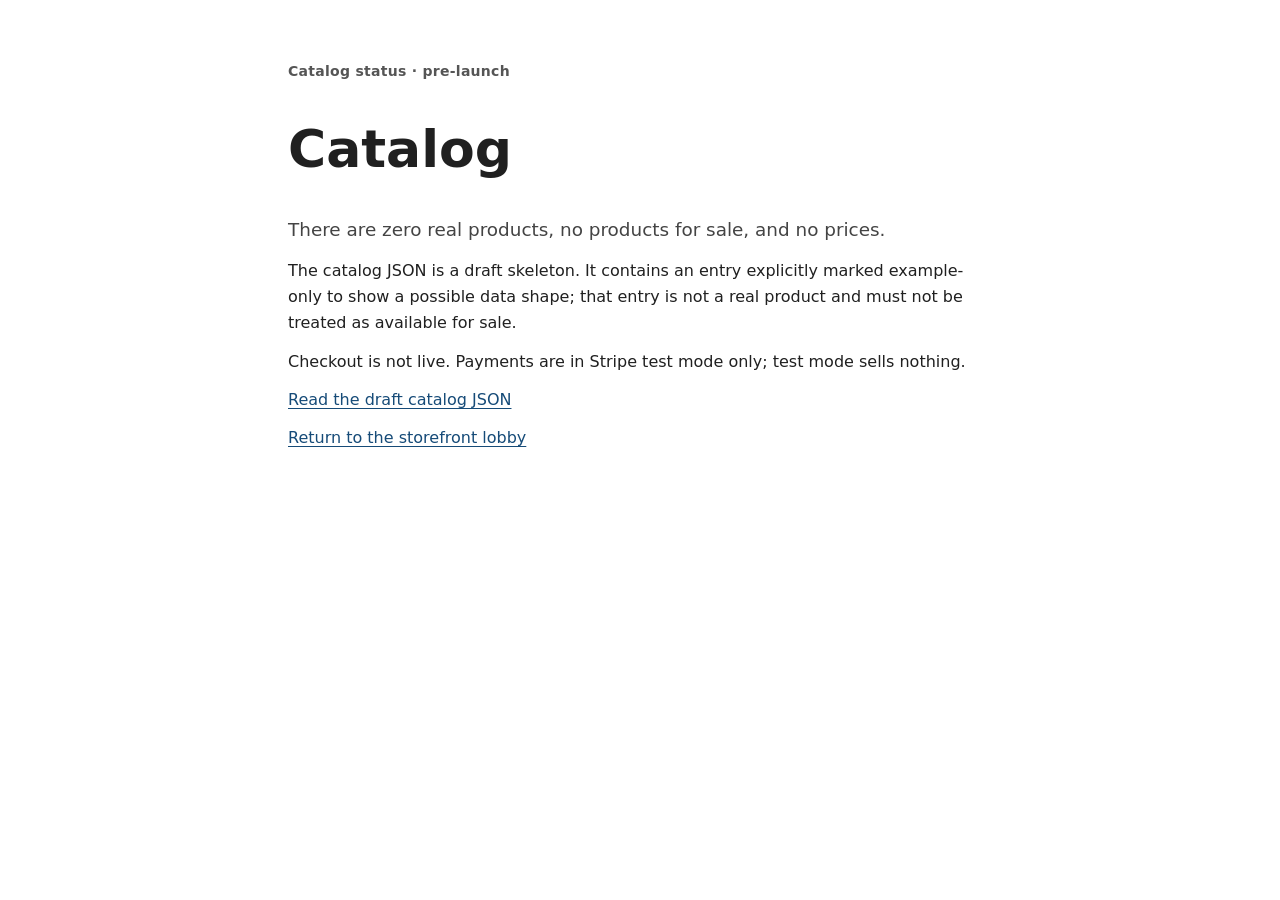
==== catalog/index.html @ 71580d3e "Fix subpath links + correct deployment-status copy. - Astro base '/aarucien-storefront'; in-page lin" ====
<!DOCTYPE html><html lang="en"><head><meta charset="utf-8"><meta name="viewport" content="width=device-width"><meta name="description" content="Aarucien's catalog currently has zero real products."><title>Catalog — Aarucien</title><style>:root{color-scheme:light;color:#202020;font-synthesis:none;text-rendering:optimizelegibility;background:#fff;font-family:system-ui,sans-serif}*{box-sizing:border-box}body{margin:0;line-height:1.65}.shell{width:min(100% - 2rem,44rem);margin:0 auto;padding:3rem 0 4rem}.status{color:#555;letter-spacing:.02em;font-size:.875rem;font-weight:600}.intro{padding:1.5rem 0 1rem}h1,h2{line-height:1.2}h1{max-width:16ch;font-size:clamp(2rem,7vw,3.25rem)}h2{margin:2rem 0 .5rem;font-size:1.25rem}p,ul{margin:.75rem 0}ul{padding-left:1.25rem}.lead{color:#444;font-size:1.15rem}a{color:#164b78;text-underline-offset:.18em}footer{color:#555;border-top:1px solid #ddd;margin-top:3rem;padding-top:.75rem;font-size:.875rem}@media (width<=32rem){.shell{padding-top:2rem}}
</style></head><body><main class="shell"><p class="status">Catalog status · pre-launch</p><h1>Catalog</h1><p class="lead">There are zero real products, no products for sale, and no prices.</p><p>The catalog JSON is a draft skeleton. It contains an entry explicitly marked example-only to show a possible data shape; that entry is not a real product and must not be treated as available for sale.</p><p>Checkout is not live. Payments are in Stripe test mode only; test mode sells nothing.</p><p><a href="/aarucien-storefront/catalog.json">Read the draft catalog JSON</a></p><p><a href="/aarucien-storefront/">Return to the storefront lobby</a></p></main></body></html>
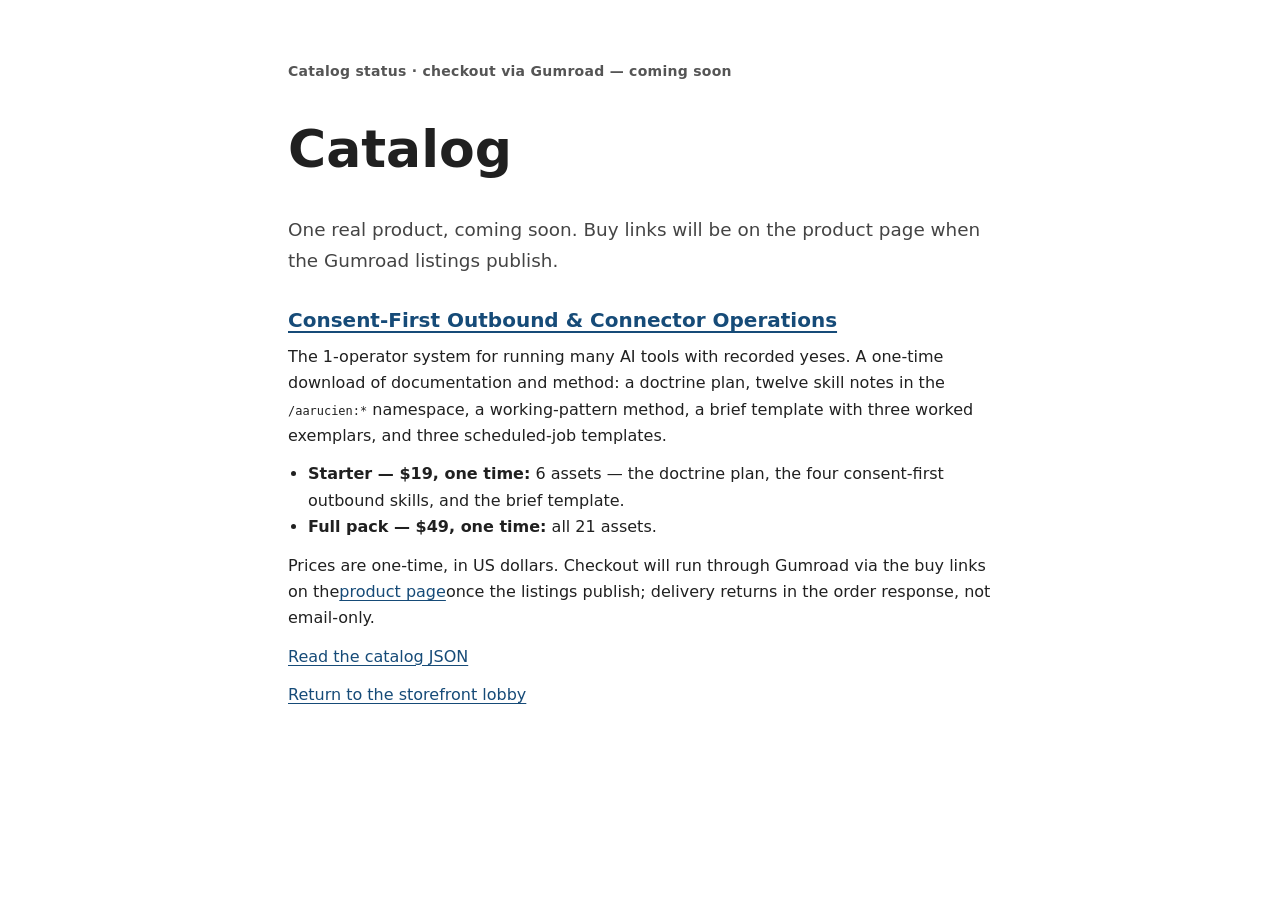
==== commit f49dc6f4: "Deploy storefront: product page + honest coming-soon checkout state. Adds the skill-pack product pag" ====
--- a/catalog/index.html
+++ b/catalog/index.html
@@ -1,2 +1,2 @@
-<!DOCTYPE html><html lang="en"><head><meta charset="utf-8"><meta name="viewport" content="width=device-width"><meta name="description" content="Aarucien's catalog currently has zero real products."><title>Catalog — Aarucien</title><style>:root{color-scheme:light;color:#202020;font-synthesis:none;text-rendering:optimizelegibility;background:#fff;font-family:system-ui,sans-serif}*{box-sizing:border-box}body{margin:0;line-height:1.65}.shell{width:min(100% - 2rem,44rem);margin:0 auto;padding:3rem 0 4rem}.status{color:#555;letter-spacing:.02em;font-size:.875rem;font-weight:600}.intro{padding:1.5rem 0 1rem}h1,h2{line-height:1.2}h1{max-width:16ch;font-size:clamp(2rem,7vw,3.25rem)}h2{margin:2rem 0 .5rem;font-size:1.25rem}p,ul{margin:.75rem 0}ul{padding-left:1.25rem}.lead{color:#444;font-size:1.15rem}a{color:#164b78;text-underline-offset:.18em}footer{color:#555;border-top:1px solid #ddd;margin-top:3rem;padding-top:.75rem;font-size:.875rem}@media (width<=32rem){.shell{padding-top:2rem}}
-</style></head><body><main class="shell"><p class="status">Catalog status · pre-launch</p><h1>Catalog</h1><p class="lead">There are zero real products, no products for sale, and no prices.</p><p>The catalog JSON is a draft skeleton. It contains an entry explicitly marked example-only to show a possible data shape; that entry is not a real product and must not be treated as available for sale.</p><p>Checkout is not live. Payments are in Stripe test mode only; test mode sells nothing.</p><p><a href="/aarucien-storefront/catalog.json">Read the draft catalog JSON</a></p><p><a href="/aarucien-storefront/">Return to the storefront lobby</a></p></main></body></html>+<!DOCTYPE html><html lang="en"><head><meta charset="utf-8"><meta name="viewport" content="width=device-width"><meta name="description" content="Aarucien's catalog lists one real product, with checkout via Gumroad coming soon."><title>Catalog — Aarucien</title><style>:root{color-scheme:light;color:#202020;font-synthesis:none;text-rendering:optimizelegibility;background:#fff;font-family:system-ui,sans-serif}*{box-sizing:border-box}body{margin:0;line-height:1.65}.shell{width:min(100% - 2rem,44rem);margin:0 auto;padding:3rem 0 4rem}.status{color:#555;letter-spacing:.02em;font-size:.875rem;font-weight:600}.intro{padding:1.5rem 0 1rem}h1,h2{line-height:1.2}h1{max-width:16ch;font-size:clamp(2rem,7vw,3.25rem)}h1.wide{max-width:none}h3{margin:1.25rem 0 .25rem;font-size:1.05rem;line-height:1.3}code{font-size:.92em}.callout{border:1px solid #ddd;margin-top:2rem;padding:.25rem 1.25rem 1rem}h2{margin:2rem 0 .5rem;font-size:1.25rem}p,ul{margin:.75rem 0}ul{padding-left:1.25rem}.lead{color:#444;font-size:1.15rem}a{color:#164b78;text-underline-offset:.18em}footer{color:#555;border-top:1px solid #ddd;margin-top:3rem;padding-top:.75rem;font-size:.875rem}@media (width<=32rem){.shell{padding-top:2rem}}
+</style></head><body><main class="shell"><p class="status">Catalog status · checkout via Gumroad — coming soon</p><h1>Catalog</h1><p class="lead">One real product, coming soon. Buy links will be on the product page when the Gumroad listings publish.</p><section><h2><a href="/aarucien-storefront/skill-pack">Consent-First Outbound &amp; Connector Operations</a></h2><p>The 1-operator system for running many AI tools with recorded yeses. A one-time download of documentation and method: a doctrine plan, twelve skill notes in the <code>/aarucien:*</code> namespace, a working-pattern method, a brief template with three worked exemplars, and three scheduled-job templates.</p><ul><li><strong>Starter — $19, one time:</strong> 6 assets — the doctrine plan, the four consent-first outbound skills, and the brief template.</li><li><strong>Full pack — $49, one time:</strong> all 21 assets.</li></ul><p>Prices are one-time, in US dollars. Checkout will run through Gumroad via the buy links on the<a href="/aarucien-storefront/skill-pack">product page</a>once the listings publish; delivery returns in the order response, not email-only.</p></section><p><a href="/aarucien-storefront/catalog.json">Read the catalog JSON</a></p><p><a href="/aarucien-storefront/">Return to the storefront lobby</a></p></main></body></html>
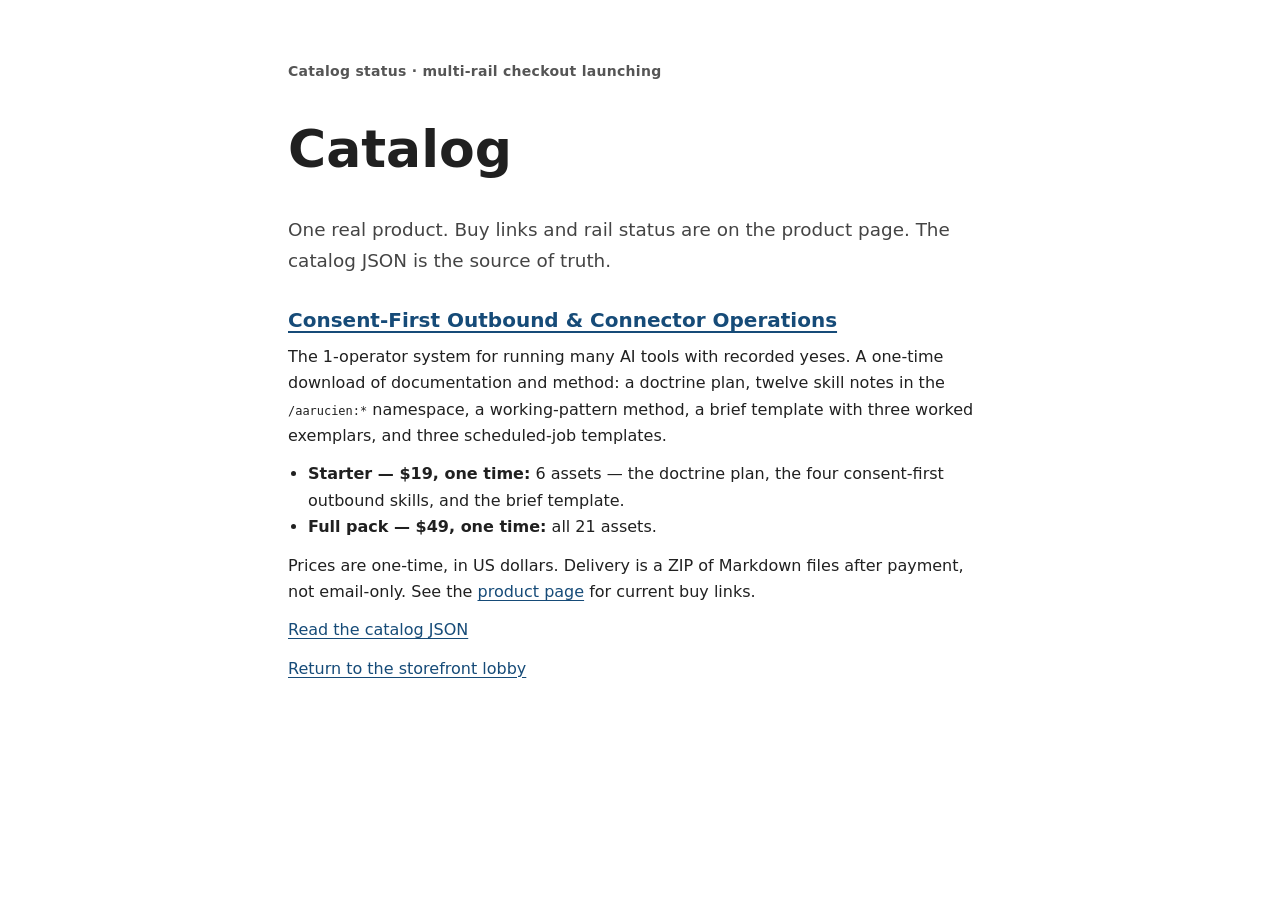
==== commit 19497870: "Launch skill pack product page: multi-rail checkout status and delivery paths. Keep Muse's product c" ====
--- a/catalog/index.html
+++ b/catalog/index.html
@@ -1,2 +1 @@
-<!DOCTYPE html><html lang="en"><head><meta charset="utf-8"><meta name="viewport" content="width=device-width"><meta name="description" content="Aarucien's catalog lists one real product, with checkout via Gumroad coming soon."><title>Catalog — Aarucien</title><style>:root{color-scheme:light;color:#202020;font-synthesis:none;text-rendering:optimizelegibility;background:#fff;font-family:system-ui,sans-serif}*{box-sizing:border-box}body{margin:0;line-height:1.65}.shell{width:min(100% - 2rem,44rem);margin:0 auto;padding:3rem 0 4rem}.status{color:#555;letter-spacing:.02em;font-size:.875rem;font-weight:600}.intro{padding:1.5rem 0 1rem}h1,h2{line-height:1.2}h1{max-width:16ch;font-size:clamp(2rem,7vw,3.25rem)}h1.wide{max-width:none}h3{margin:1.25rem 0 .25rem;font-size:1.05rem;line-height:1.3}code{font-size:.92em}.callout{border:1px solid #ddd;margin-top:2rem;padding:.25rem 1.25rem 1rem}h2{margin:2rem 0 .5rem;font-size:1.25rem}p,ul{margin:.75rem 0}ul{padding-left:1.25rem}.lead{color:#444;font-size:1.15rem}a{color:#164b78;text-underline-offset:.18em}footer{color:#555;border-top:1px solid #ddd;margin-top:3rem;padding-top:.75rem;font-size:.875rem}@media (width<=32rem){.shell{padding-top:2rem}}
-</style></head><body><main class="shell"><p class="status">Catalog status · checkout via Gumroad — coming soon</p><h1>Catalog</h1><p class="lead">One real product, coming soon. Buy links will be on the product page when the Gumroad listings publish.</p><section><h2><a href="/aarucien-storefront/skill-pack">Consent-First Outbound &amp; Connector Operations</a></h2><p>The 1-operator system for running many AI tools with recorded yeses. A one-time download of documentation and method: a doctrine plan, twelve skill notes in the <code>/aarucien:*</code> namespace, a working-pattern method, a brief template with three worked exemplars, and three scheduled-job templates.</p><ul><li><strong>Starter — $19, one time:</strong> 6 assets — the doctrine plan, the four consent-first outbound skills, and the brief template.</li><li><strong>Full pack — $49, one time:</strong> all 21 assets.</li></ul><p>Prices are one-time, in US dollars. Checkout will run through Gumroad via the buy links on the<a href="/aarucien-storefront/skill-pack">product page</a>once the listings publish; delivery returns in the order response, not email-only.</p></section><p><a href="/aarucien-storefront/catalog.json">Read the catalog JSON</a></p><p><a href="/aarucien-storefront/">Return to the storefront lobby</a></p></main></body></html>+<!DOCTYPE html><html lang="en"><head><meta charset="utf-8"><meta name="viewport" content="width=device-width"><meta name="description" content="Aarucien's catalog lists one real product, with multi-rail checkout launching."><title>Catalog — Aarucien</title><style>:root{color-scheme:light;color:#202020;font-synthesis:none;text-rendering:optimizelegibility;background:#fff;font-family:system-ui,sans-serif}*{box-sizing:border-box}body{margin:0;line-height:1.65}.shell{width:min(100% - 2rem,44rem);margin:0 auto;padding:3rem 0 4rem}.status{color:#555;letter-spacing:.02em;font-size:.875rem;font-weight:600}.intro{padding:1.5rem 0 1rem}h1,h2{line-height:1.2}h1{max-width:16ch;font-size:clamp(2rem,7vw,3.25rem)}h1.wide{max-width:none}h3{margin:1.25rem 0 .25rem;font-size:1.05rem;line-height:1.3}code{font-size:.92em}.callout{border:1px solid #ddd;margin-top:2rem;padding:.25rem 1.25rem 1rem}h2{margin:2rem 0 .5rem;font-size:1.25rem}p,ul{margin:.75rem 0}ul{padding-left:1.25rem}.lead{color:#444;font-size:1.15rem}a{color:#164b78;text-underline-offset:.18em}footer{color:#555;border-top:1px solid #ddd;margin-top:3rem;padding-top:.75rem;font-size:.875rem}@media (width<=32rem){.shell{padding-top:2rem}}</style></head><body><main class="shell"><p class="status">Catalog status · multi-rail checkout launching</p><h1>Catalog</h1><p class="lead">One real product. Buy links and rail status are on the product page. The catalog JSON is the source of truth.</p><section><h2><a href="/aarucien-storefront/skill-pack">Consent-First Outbound &amp; Connector Operations</a></h2><p>The 1-operator system for running many AI tools with recorded yeses. A one-time download of documentation and method: a doctrine plan, twelve skill notes in the <code>/aarucien:*</code> namespace, a working-pattern method, a brief template with three worked exemplars, and three scheduled-job templates.</p><ul><li><strong>Starter — $19, one time:</strong> 6 assets — the doctrine plan, the four consent-first outbound skills, and the brief template.</li><li><strong>Full pack — $49, one time:</strong> all 21 assets.</li></ul><p>Prices are one-time, in US dollars. Delivery is a ZIP of Markdown files after payment, not email-only. See the <a href="/aarucien-storefront/skill-pack">product page</a> for current buy links.</p></section><p><a href="/aarucien-storefront/catalog.json">Read the catalog JSON</a></p><p><a href="/aarucien-storefront/">Return to the storefront lobby</a></p></main></body></html>
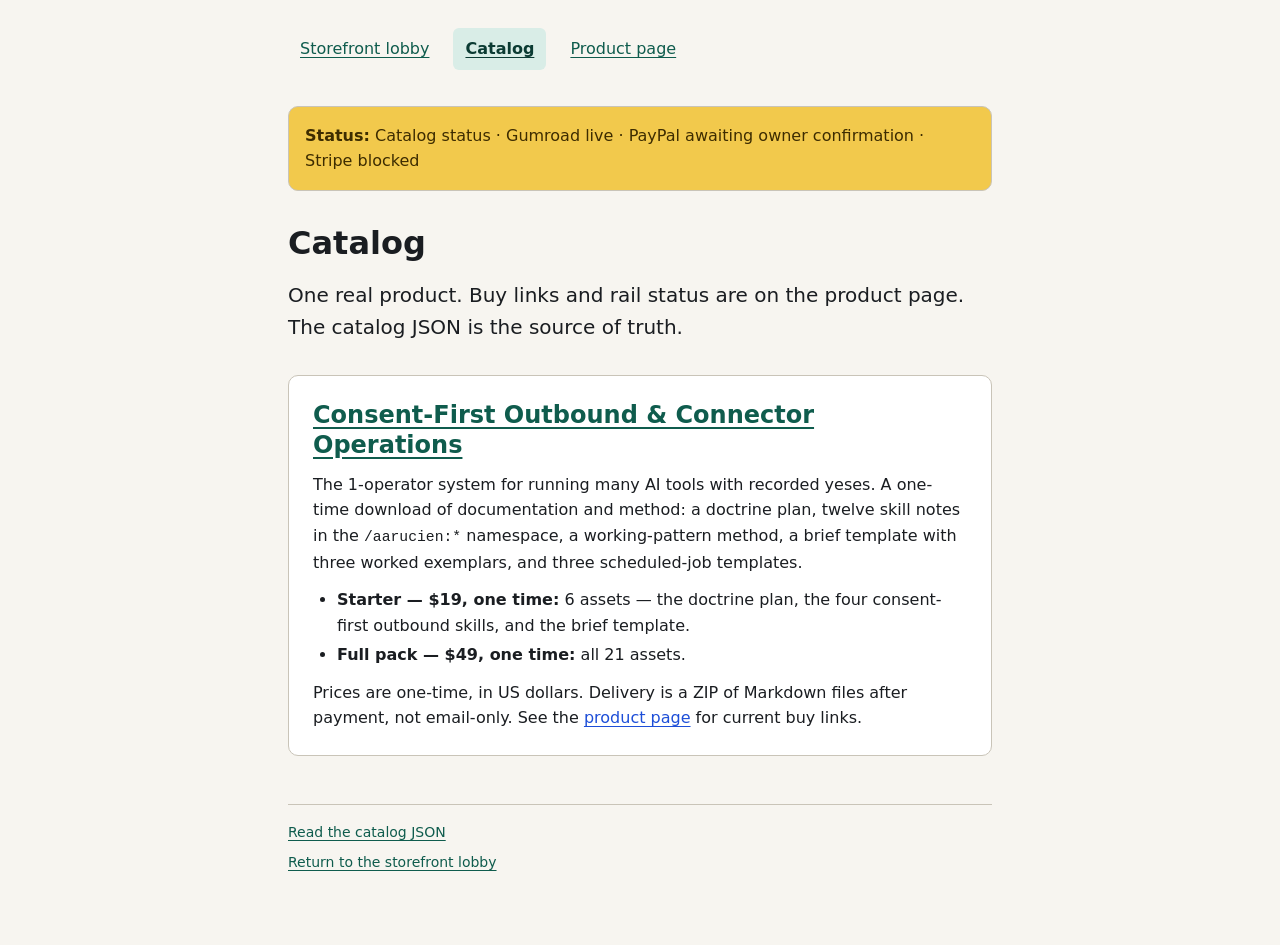
==== commit f624e499: "Rebuild storefront visuals on Consent-First Tokens v1; mission-true lobby copy; Gumroad listings liv" ====
--- a/catalog/index.html
+++ b/catalog/index.html
@@ -1 +1,252 @@
-<!DOCTYPE html><html lang="en"><head><meta charset="utf-8"><meta name="viewport" content="width=device-width"><meta name="description" content="Aarucien's catalog lists one real product, with multi-rail checkout launching."><title>Catalog — Aarucien</title><style>:root{color-scheme:light;color:#202020;font-synthesis:none;text-rendering:optimizelegibility;background:#fff;font-family:system-ui,sans-serif}*{box-sizing:border-box}body{margin:0;line-height:1.65}.shell{width:min(100% - 2rem,44rem);margin:0 auto;padding:3rem 0 4rem}.status{color:#555;letter-spacing:.02em;font-size:.875rem;font-weight:600}.intro{padding:1.5rem 0 1rem}h1,h2{line-height:1.2}h1{max-width:16ch;font-size:clamp(2rem,7vw,3.25rem)}h1.wide{max-width:none}h3{margin:1.25rem 0 .25rem;font-size:1.05rem;line-height:1.3}code{font-size:.92em}.callout{border:1px solid #ddd;margin-top:2rem;padding:.25rem 1.25rem 1rem}h2{margin:2rem 0 .5rem;font-size:1.25rem}p,ul{margin:.75rem 0}ul{padding-left:1.25rem}.lead{color:#444;font-size:1.15rem}a{color:#164b78;text-underline-offset:.18em}footer{color:#555;border-top:1px solid #ddd;margin-top:3rem;padding-top:.75rem;font-size:.875rem}@media (width<=32rem){.shell{padding-top:2rem}}</style></head><body><main class="shell"><p class="status">Catalog status · multi-rail checkout launching</p><h1>Catalog</h1><p class="lead">One real product. Buy links and rail status are on the product page. The catalog JSON is the source of truth.</p><section><h2><a href="/aarucien-storefront/skill-pack">Consent-First Outbound &amp; Connector Operations</a></h2><p>The 1-operator system for running many AI tools with recorded yeses. A one-time download of documentation and method: a doctrine plan, twelve skill notes in the <code>/aarucien:*</code> namespace, a working-pattern method, a brief template with three worked exemplars, and three scheduled-job templates.</p><ul><li><strong>Starter — $19, one time:</strong> 6 assets — the doctrine plan, the four consent-first outbound skills, and the brief template.</li><li><strong>Full pack — $49, one time:</strong> all 21 assets.</li></ul><p>Prices are one-time, in US dollars. Delivery is a ZIP of Markdown files after payment, not email-only. See the <a href="/aarucien-storefront/skill-pack">product page</a> for current buy links.</p></section><p><a href="/aarucien-storefront/catalog.json">Read the catalog JSON</a></p><p><a href="/aarucien-storefront/">Return to the storefront lobby</a></p></main></body></html>+<!DOCTYPE html>
+<html lang="en" dir="ltr">
+<head>
+<meta charset="utf-8">
+<meta name="viewport" content="width=device-width">
+<meta name="description" content="Aarucien's catalog lists one real product, with Gumroad checkout live.">
+<title>Catalog — Aarucien</title>
+<style>
+:root {
+  --paper: #F7F5F0;
+  --surface: #FFFFFF;
+  --ink: #1A1D21;
+  --muted: #5A6068;
+  --accent: #0F5C4D;
+  --accent-deep: #0B3B33;
+  --accent-tint: #D9EDE7;
+  --danger: #9B1C1C;
+  --info: #1D4ED8;
+  --warn: #F2C94C;
+  --warn-ink: #3D2C00;
+  --border: #C9C4B8;
+  --focus: #1D4ED8;
+  /* Spacing scale (px): only these values. */
+  --space-0: 0;
+  --space-1: 4px;
+  --space-2: 8px;
+  --space-3: 12px;
+  --space-4: 16px;
+  --space-5: 24px;
+  --space-6: 32px;
+  --space-7: 48px;
+  --space-8: 64px;
+  /* Radii: two only. */
+  --radius-control: 6px;
+  --radius-card: 10px;
+  /* Type: system stack only; no webfont. */
+  --font-body: system-ui, -apple-system, "Segoe UI", Roboto, sans-serif;
+}
+html {
+  color-scheme: light;
+}
+*, *::before, *::after {
+  box-sizing: border-box;
+}
+body {
+  margin: 0;
+  background: var(--paper);
+  color: var(--ink);
+  font-family: var(--font-body);
+  font-size: 16px;
+  line-height: 1.6;
+}
+.shell {
+  width: min(100% - var(--space-6), 44rem);
+  margin-inline: auto;
+}
+.site-header {
+  padding-block-start: var(--space-5);
+}
+.nav-list {
+  display: flex;
+  flex-wrap: wrap;
+  gap: var(--space-3);
+  list-style: none;
+  margin: 0;
+  padding: 0;
+}
+.nav-list a {
+  display: inline-block;
+  padding: var(--space-2) var(--space-3);
+  border-radius: var(--radius-control);
+}
+.nav-list a[aria-current="page"] {
+  background: var(--accent-tint);
+  color: var(--accent-deep);
+  font-weight: 600;
+}
+main.shell {
+  padding-block: var(--space-6) 0;
+}
+.banner {
+  background: var(--warn);
+  color: var(--warn-ink);
+  border: 1px solid var(--border);
+  border-radius: var(--radius-card);
+  padding: var(--space-4);
+  margin: 0 0 var(--space-6);
+}
+h1, h2, h3 {
+  line-height: 1.25;
+}
+h1 {
+  max-width: 16ch;
+  font-size: 32px;
+  margin: 0 0 var(--space-4);
+}
+h1.wide {
+  max-width: none;
+}
+h2 {
+  font-size: 24px;
+  margin: 0 0 var(--space-3);
+}
+h3 {
+  font-size: 20px;
+  margin: var(--space-5) 0 var(--space-2);
+}
+p, ul {
+  margin: var(--space-3) 0;
+}
+ul {
+  padding-inline-start: var(--space-5);
+}
+li {
+  margin-block: var(--space-1);
+}
+.lead {
+  font-size: 20px;
+  margin: 0;
+}
+main > section {
+  margin-top: var(--space-6);
+}
+section > .card {
+  margin-top: var(--space-5);
+}
+.card {
+  background: var(--surface);
+  border: 1px solid var(--border);
+  border-radius: var(--radius-card);
+  padding: var(--space-5);
+}
+.card > :first-child {
+  margin-top: 0;
+}
+.card > :last-child {
+  margin-bottom: 0;
+}
+.card + p {
+  margin-top: var(--space-5);
+}
+.tier-grid {
+  display: grid;
+  grid-template-columns: 1fr;
+  gap: var(--space-5);
+}
+.tier-grid + p {
+  margin-top: var(--space-5);
+}
+@media (min-width: 48rem) {
+  .tier-grid {
+    grid-template-columns: 1fr 1fr;
+  }
+}
+.badge {
+  display: inline-block;
+  background: var(--surface);
+  border: 1px solid var(--border);
+  border-radius: var(--radius-control);
+  color: var(--ink);
+  font-size: 14px;
+  font-weight: 600;
+  padding: var(--space-1) var(--space-2);
+  margin: var(--space-3) 0 0;
+}
+.badge + p {
+  margin-top: var(--space-2);
+}
+a {
+  color: var(--accent);
+  text-underline-offset: .18em;
+}
+p a, li a {
+  color: var(--info);
+}
+.nav-list a, .link-row a, footer a {
+  color: var(--accent);
+}
+a:hover {
+  color: var(--accent-deep);
+}
+.button {
+  display: inline-block;
+  background: var(--accent);
+  color: var(--surface);
+  font-weight: 600;
+  padding: var(--space-3) var(--space-4);
+  border-radius: var(--radius-control);
+}
+.button:hover {
+  background: var(--accent-deep);
+  color: var(--surface);
+}
+:focus-visible {
+  outline: 3px solid var(--focus);
+  outline-offset: 2px;
+}
+code {
+  font-size: .92em;
+  overflow-wrap: break-word;
+}
+.site-footer {
+  margin-top: var(--space-7);
+  border-top: 1px solid var(--border);
+  padding-block: var(--space-4) var(--space-8);
+  font-size: 14px;
+}
+.site-footer p {
+  margin: var(--space-2) 0;
+}
+.site-footer p:first-child {
+  margin-top: 0;
+}
+@media (prefers-reduced-motion: reduce) {
+  *, *::before, *::after {
+    animation: none !important;
+    transition: none !important;
+    scroll-behavior: auto !important;
+  }
+}
+</style>
+</head>
+<body>
+<header class="shell site-header">
+<nav>
+<ul class="nav-list">
+<li><a href="/aarucien-storefront/">Storefront lobby</a></li>
+<li><a href="/aarucien-storefront/catalog" aria-current="page">Catalog</a></li>
+<li><a href="/aarucien-storefront/skill-pack">Product page</a></li>
+</ul>
+</nav>
+</header>
+<main class="shell">
+<div class="banner" role="status"><strong>Status:</strong> Catalog status · Gumroad live · PayPal awaiting owner confirmation · Stripe blocked</div>
+<h1>Catalog</h1>
+<p class="lead">One real product. Buy links and rail status are on the product page. The catalog JSON is the source of truth.</p>
+<section class="card">
+<h2><a href="/aarucien-storefront/skill-pack">Consent-First Outbound &amp; Connector Operations</a></h2>
+<p>The 1-operator system for running many AI tools with recorded yeses. A one-time download of documentation and method: a doctrine plan, twelve skill notes in the <code>/aarucien:*</code> namespace, a working-pattern method, a brief template with three worked exemplars, and three scheduled-job templates.</p>
+<ul>
+<li><strong>Starter — $19, one time:</strong> 6 assets — the doctrine plan, the four consent-first outbound skills, and the brief template.</li>
+<li><strong>Full pack — $49, one time:</strong> all 21 assets.</li>
+</ul>
+<p>Prices are one-time, in US dollars. Delivery is a ZIP of Markdown files after payment, not email-only. See the <a href="/aarucien-storefront/skill-pack">product page</a> for current buy links.</p>
+</section>
+</main>
+<footer class="shell site-footer">
+<p><a href="/aarucien-storefront/catalog.json">Read the catalog JSON</a></p>
+<p><a href="/aarucien-storefront/">Return to the storefront lobby</a></p>
+</footer>
+</body>
+</html>
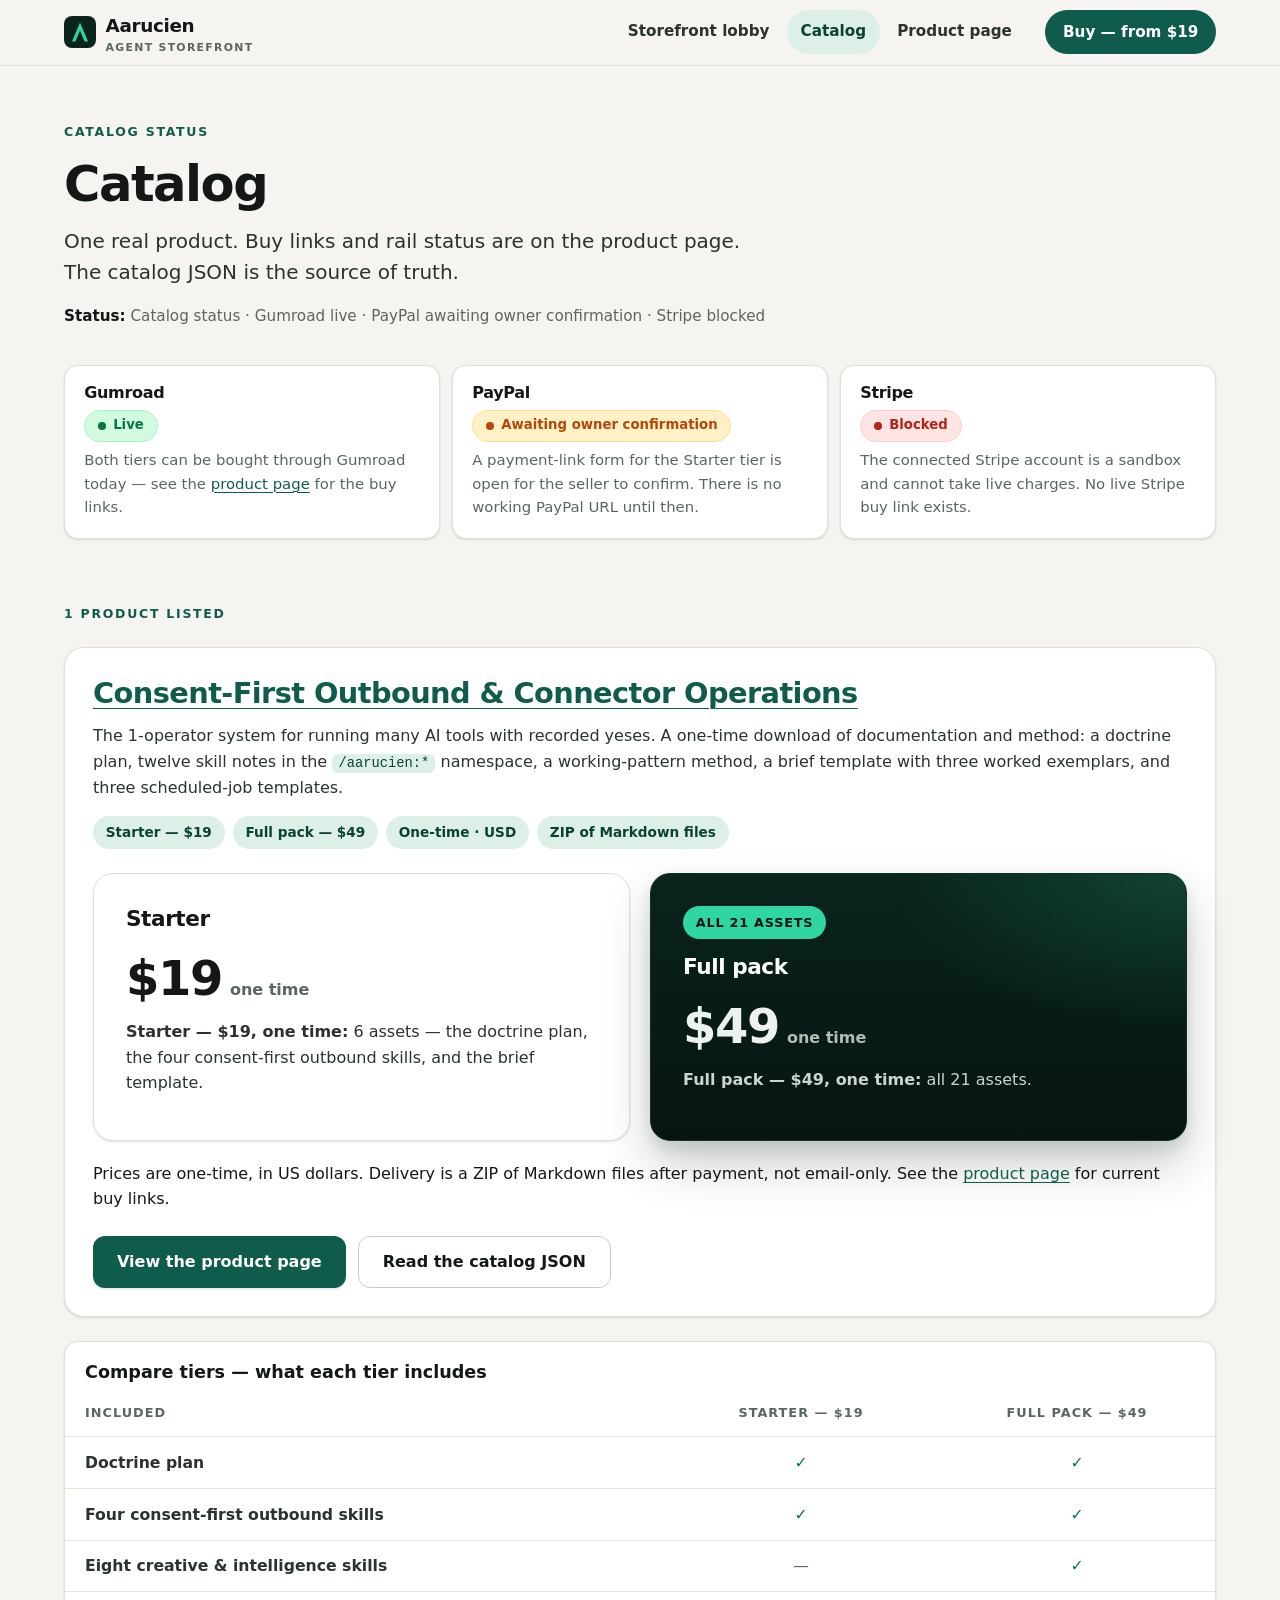
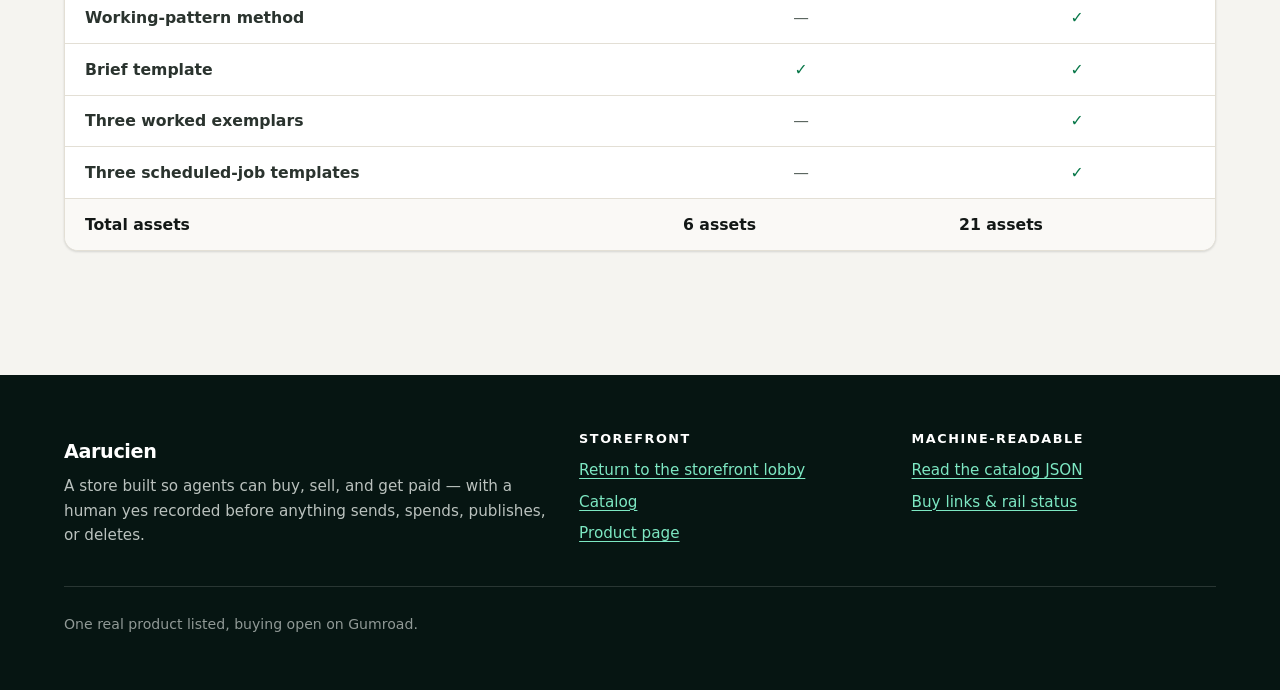
==== commit a64d6d9e: "Rebuild storefront visuals v3: modern mobile-first polish, same honest copy Dark pine hero, sticky h" ====
--- a/catalog/index.html
+++ b/catalog/index.html
@@ -2,251 +2,572 @@
 <html lang="en" dir="ltr">
 <head>
 <meta charset="utf-8">
-<meta name="viewport" content="width=device-width">
+<meta name="viewport" content="width=device-width, initial-scale=1">
 <meta name="description" content="Aarucien's catalog lists one real product, with Gumroad checkout live.">
+<meta name="theme-color" content="#0A231C">
+<meta property="og:type" content="website">
+<meta property="og:title" content="Catalog — Aarucien">
+<meta property="og:description" content="One real product. Buy links and rail status are on the product page. The catalog JSON is the source of truth.">
+<link rel="icon" href="/aarucien-storefront/favicon.svg" type="image/svg+xml">
+<link rel="icon" href="/aarucien-storefront/favicon.ico" sizes="any">
 <title>Catalog — Aarucien</title>
 <style>
+/* Aarucien storefront design system v3 — system fonts only, no external resources. */
 :root {
-  --paper: #F7F5F0;
+  --paper: #F5F4F0;
   --surface: #FFFFFF;
-  --ink: #1A1D21;
-  --muted: #5A6068;
+  --ink: #131816;
+  --ink-soft: #2A332E;
+  --muted: #5B6660;
+  --line: #E3DFD5;
+  --line-strong: #CFC9BB;
+  --pine-950: #061512;
+  --pine-900: #0A231C;
+  --pine-800: #0E3228;
+  --pine-700: #11503F;
   --accent: #0F5C4D;
-  --accent-deep: #0B3B33;
-  --accent-tint: #D9EDE7;
-  --danger: #9B1C1C;
-  --info: #1D4ED8;
-  --warn: #F2C94C;
-  --warn-ink: #3D2C00;
-  --border: #C9C4B8;
-  --focus: #1D4ED8;
-  /* Spacing scale (px): only these values. */
-  --space-0: 0;
-  --space-1: 4px;
-  --space-2: 8px;
-  --space-3: 12px;
-  --space-4: 16px;
-  --space-5: 24px;
-  --space-6: 32px;
-  --space-7: 48px;
-  --space-8: 64px;
-  /* Radii: two only. */
-  --radius-control: 6px;
-  --radius-card: 10px;
-  /* Type: system stack only; no webfont. */
-  --font-body: system-ui, -apple-system, "Segoe UI", Roboto, sans-serif;
-}
-html {
-  color-scheme: light;
-}
-*, *::before, *::after {
-  box-sizing: border-box;
-}
+  --accent-deep: #0A4237;
+  --accent-bright: #2FD6A3;
+  --accent-soft: #7DE8C3;
+  --accent-tint: #DDF0E8;
+  --live: #067647;
+  --live-bg: #D1FADF;
+  --live-line: #A6F4C5;
+  --wait: #B54708;
+  --wait-bg: #FEF0C7;
+  --wait-line: #FEDF89;
+  --blocked: #B42318;
+  --blocked-bg: #FEE4E2;
+  --blocked-line: #FECDCA;
+  --info: #175CD3;
+  --radius-sm: 8px;
+  --radius: 14px;
+  --radius-lg: 20px;
+  --radius-pill: 999px;
+  --shadow-sm: 0 1px 2px rgba(16, 24, 20, .06), 0 1px 3px rgba(16, 24, 20, .08);
+  --shadow: 0 8px 24px rgba(16, 24, 20, .08), 0 2px 6px rgba(16, 24, 20, .06);
+  --shadow-lg: 0 24px 48px rgba(6, 21, 18, .20), 0 8px 16px rgba(6, 21, 18, .10);
+  --font: system-ui, -apple-system, "Segoe UI", Roboto, "Helvetica Neue", Arial, sans-serif;
+  --mono: ui-monospace, "SF Mono", SFMono-Regular, Menlo, Consolas, "Liberation Mono", monospace;
+  --wrap: 72rem;
+  --wrap-narrow: 46rem;
+}
+html { color-scheme: light; scroll-behavior: smooth; }
+*, *::before, *::after { box-sizing: border-box; }
 body {
   margin: 0;
   background: var(--paper);
   color: var(--ink);
-  font-family: var(--font-body);
+  font-family: var(--font);
   font-size: 16px;
   line-height: 1.6;
-}
-.shell {
-  width: min(100% - var(--space-6), 44rem);
-  margin-inline: auto;
-}
-.site-header {
-  padding-block-start: var(--space-5);
-}
-.nav-list {
-  display: flex;
-  flex-wrap: wrap;
-  gap: var(--space-3);
-  list-style: none;
-  margin: 0;
-  padding: 0;
-}
-.nav-list a {
-  display: inline-block;
-  padding: var(--space-2) var(--space-3);
-  border-radius: var(--radius-control);
-}
-.nav-list a[aria-current="page"] {
+  -webkit-font-smoothing: antialiased;
+  text-rendering: optimizeLegibility;
+}
+h1, h2, h3 { line-height: 1.2; letter-spacing: -.02em; text-wrap: balance; }
+h2 { font-size: clamp(1.5rem, 3.5vw, 2rem); margin: 0 0 .5rem; }
+h3 { font-size: 1.25rem; margin: 0 0 .5rem; }
+p, ul, ol { margin: .75rem 0; }
+ul, ol { padding-inline-start: 1.5rem; }
+li { margin-block: .3rem; }
+li::marker { color: var(--accent); }
+a { color: var(--accent); text-underline-offset: .18em; text-decoration-thickness: 1px; }
+a:hover { color: var(--accent-deep); }
+code {
+  font-family: var(--mono);
+  font-size: .86em;
   background: var(--accent-tint);
   color: var(--accent-deep);
-  font-weight: 600;
-}
-main.shell {
-  padding-block: var(--space-6) 0;
-}
-.banner {
-  background: var(--warn);
-  color: var(--warn-ink);
-  border: 1px solid var(--border);
-  border-radius: var(--radius-card);
-  padding: var(--space-4);
-  margin: 0 0 var(--space-6);
-}
-h1, h2, h3 {
-  line-height: 1.25;
-}
-h1 {
-  max-width: 16ch;
-  font-size: 32px;
-  margin: 0 0 var(--space-4);
-}
-h1.wide {
-  max-width: none;
-}
-h2 {
-  font-size: 24px;
-  margin: 0 0 var(--space-3);
-}
-h3 {
-  font-size: 20px;
-  margin: var(--space-5) 0 var(--space-2);
-}
-p, ul {
-  margin: var(--space-3) 0;
-}
-ul {
-  padding-inline-start: var(--space-5);
-}
-li {
-  margin-block: var(--space-1);
-}
-.lead {
-  font-size: 20px;
-  margin: 0;
-}
-main > section {
-  margin-top: var(--space-6);
-}
-section > .card {
-  margin-top: var(--space-5);
-}
+  padding: .15em .45em;
+  border-radius: 6px;
+  overflow-wrap: break-word;
+}
+:focus-visible { outline: 3px solid var(--info); outline-offset: 3px; border-radius: 4px; }
+.vh {
+  position: absolute !important; width: 1px; height: 1px;
+  margin: -1px; padding: 0; overflow: hidden;
+  clip: rect(0 0 0 0); white-space: nowrap; border: 0;
+}
+.skip-link {
+  position: absolute; left: 1rem; top: -4rem; z-index: 100;
+  background: var(--pine-900); color: #fff; font-weight: 700;
+  padding: .75rem 1.25rem; border-radius: var(--radius-sm); text-decoration: none;
+}
+.skip-link:focus { top: 1rem; color: #fff; }
+.wrap { width: min(100% - 2rem, var(--wrap)); margin-inline: auto; }
+.wrap-narrow { width: min(100% - 2rem, var(--wrap-narrow)); margin-inline: auto; }
+
+/* ---------- Header ---------- */
+.site-header {
+  position: sticky; top: 0; z-index: 50;
+  background: rgba(245, 244, 240, .88);
+  -webkit-backdrop-filter: blur(12px); backdrop-filter: blur(12px);
+  border-bottom: 1px solid var(--line);
+}
+.header-inner {
+  display: flex; flex-wrap: wrap; align-items: center; gap: .25rem 1.25rem;
+  padding-block: .65rem;
+}
+.brand {
+  display: inline-flex; align-items: center; gap: .6rem;
+  color: var(--ink); text-decoration: none; font-weight: 800;
+  font-size: 1.15rem; letter-spacing: -.02em; margin-right: auto;
+}
+.brand:hover { color: var(--ink); }
+.brand-mark { flex: none; display: block; }
+.brand small {
+  display: block; font-size: .68rem; font-weight: 600; letter-spacing: .12em;
+  text-transform: uppercase; color: var(--muted); line-height: 1.2;
+}
+.nav-list {
+  display: flex; flex-wrap: wrap; gap: .25rem;
+  list-style: none; margin: 0; padding: 0;
+}
+.nav-list li { margin: 0; }
+.nav-list a {
+  display: inline-block; padding: .6rem .85rem; border-radius: var(--radius-pill);
+  color: var(--ink-soft); text-decoration: none; font-weight: 600; font-size: .95rem;
+  min-height: 44px; line-height: 1.5;
+}
+.nav-list a:hover { background: #EAE7DE; color: var(--ink); }
+.nav-list a[aria-current="page"] { background: var(--accent-tint); color: var(--accent-deep); }
+.header-cta {
+  display: inline-flex; align-items: center; min-height: 44px;
+  padding: .6rem 1.1rem; border-radius: var(--radius-pill);
+  background: var(--accent); color: #fff !important; text-decoration: none;
+  font-weight: 700; font-size: .95rem;
+}
+.header-cta:hover { background: var(--accent-deep); color: #fff !important; }
+@media (max-width: 40rem) {
+  .header-inner { gap: .3rem .75rem; padding-block: .55rem; }
+  .header-inner > nav { order: 3; flex-basis: 100%; }
+  .header-cta { order: 2; }
+  .nav-list { flex-wrap: nowrap; overflow-x: auto; width: 100%; scrollbar-width: none; }
+  .nav-list::-webkit-scrollbar { display: none; }
+  .nav-list a { white-space: nowrap; padding: .55rem .75rem; }
+}
+
+/* ---------- Buttons ---------- */
+.btn {
+  display: inline-flex; align-items: center; justify-content: center; gap: .5rem;
+  min-height: 52px; padding: .85rem 1.5rem; border-radius: 12px;
+  font-weight: 700; font-size: 1rem; line-height: 1.3; text-decoration: none;
+  transition: transform .15s ease, background-color .15s ease, box-shadow .15s ease;
+}
+.btn:hover { transform: translateY(-1px); }
+.btn:active { transform: translateY(0); }
+.btn-primary { background: var(--accent); color: #fff; box-shadow: var(--shadow-sm); }
+.btn-primary:hover { background: var(--accent-deep); color: #fff; }
+.btn-light { background: #fff; color: var(--pine-900); }
+.btn-light:hover { background: #EAF6F0; color: var(--pine-900); }
+.btn-ghost-dark { border: 1.5px solid rgba(255, 255, 255, .45); color: #fff; }
+.btn-ghost-dark:hover { border-color: #fff; background: rgba(255, 255, 255, .08); color: #fff; }
+.btn-ghost-light { border: 1.5px solid var(--line-strong); color: var(--ink); background: transparent; }
+.btn-ghost-light:hover { border-color: var(--accent); color: var(--accent-deep); background: #fff; }
+.btn-block { width: 100%; }
+.cta-row { display: flex; flex-wrap: wrap; gap: .75rem; margin-top: 1.5rem; }
+@media (max-width: 30rem) {
+  .cta-row .btn { flex: 1 1 100%; }
+}
+
+/* ---------- Pills & status ---------- */
+.pill {
+  display: inline-flex; align-items: center; gap: .45rem;
+  padding: .35rem .8rem; border-radius: var(--radius-pill);
+  border: 1px solid transparent; font-size: .83rem; font-weight: 700; line-height: 1.4;
+  white-space: nowrap;
+}
+.pill .dot { width: 8px; height: 8px; flex: none; border-radius: 50%; background: currentColor; }
+.pill-live { background: var(--live-bg); color: var(--live); border-color: var(--live-line); }
+.pill-live .dot { animation: pulse 2.4s ease-in-out infinite; }
+.pill-wait { background: var(--wait-bg); color: var(--wait); border-color: var(--wait-line); }
+.pill-blocked { background: var(--blocked-bg); color: var(--blocked); border-color: var(--blocked-line); }
+.pill-neutral { background: #EEEBE2; color: var(--ink-soft); border-color: var(--line-strong); }
+.pill-bright { background: rgba(47, 214, 163, .16); color: var(--accent-soft); border-color: rgba(47, 214, 163, .4); }
+.pill-bright .dot { animation: pulse 2.4s ease-in-out infinite; }
+@keyframes pulse {
+  0%, 100% { box-shadow: 0 0 0 0 rgba(47, 214, 163, .0); opacity: 1; }
+  50% { box-shadow: 0 0 0 4px rgba(47, 214, 163, .18); opacity: .85; }
+}
+.status-strip {
+  display: grid; grid-template-columns: 1fr; gap: .75rem;
+  list-style: none; margin: 2rem 0 0; padding: 0;
+}
+@media (min-width: 56rem) { .status-strip { grid-template-columns: repeat(3, 1fr); } }
+.status-card {
+  border-radius: var(--radius); padding: 1.1rem 1.2rem;
+  background: rgba(255, 255, 255, .05); border: 1px solid rgba(255, 255, 255, .14);
+}
+.status-card h3 { color: #fff; font-size: 1rem; margin-bottom: .45rem; }
+.status-card p { margin: .45rem 0 0; color: rgba(237, 242, 238, .82); font-size: .93rem; }
+.status-card a { color: var(--accent-soft); }
+.status-strip-light .status-card {
+  background: var(--surface); border: 1px solid var(--line); box-shadow: var(--shadow-sm);
+}
+.status-strip-light .status-card h3 { color: var(--ink); }
+.status-strip-light .status-card p { color: var(--muted); }
+.status-strip-light .status-card a { color: var(--accent); }
+
+/* ---------- Hero (dark) ---------- */
+.hero {
+  background:
+    radial-gradient(1100px 520px at 88% -10%, rgba(47, 214, 163, .22), transparent 60%),
+    radial-gradient(800px 460px at -12% 112%, rgba(47, 214, 163, .13), transparent 55%),
+    linear-gradient(180deg, var(--pine-900), var(--pine-950));
+  color: #EDF2EE;
+  border-bottom: 1px solid #123B2F;
+  padding: clamp(2.75rem, 8vw, 5rem) 0 clamp(2.5rem, 6vw, 3.75rem);
+}
+.hero .eyebrow { color: var(--accent-soft); }
+.hero h1 {
+  font-size: clamp(2.35rem, 6.5vw + 1rem, 3.9rem);
+  line-height: 1.06; letter-spacing: -.03em;
+  max-width: 24ch; margin: 1rem 0 1.25rem; color: #fff;
+}
+.hero-lead {
+  font-size: clamp(1.1rem, 2.6vw, 1.3rem); line-height: 1.55;
+  color: rgba(237, 242, 238, .88); max-width: 56ch; margin: 0;
+}
+.hero .btn-ghost-dark { color: #fff; }
+.hero-price {
+  display: flex; flex-wrap: wrap; gap: .5rem 1.25rem; align-items: baseline;
+  margin-top: 1.5rem; font-size: 1.05rem; font-weight: 600; color: #fff;
+}
+.hero-price span { color: rgba(237, 242, 238, .75); font-weight: 500; font-size: .95rem; }
+.hero-note { margin-top: .5rem; color: rgba(237, 242, 238, .75); font-size: .95rem; }
+.status-line { font-size: .92rem; color: rgba(237, 242, 238, .8); margin-top: 1.25rem; }
+.status-line strong { color: #fff; }
+
+/* ---------- Page head (light) ---------- */
+.page-head { padding: clamp(2.25rem, 6vw, 3.5rem) 0 0; }
+.page-head h1 {
+  font-size: clamp(2.1rem, 6vw, 3.1rem); line-height: 1.08;
+  letter-spacing: -.03em; margin: 1rem 0 .9rem;
+}
+.page-head .lead, .lead {
+  font-size: clamp(1.08rem, 2.4vw, 1.25rem); line-height: 1.55;
+  color: var(--ink-soft); max-width: 56ch; margin: 0;
+}
+.eyebrow {
+  font-size: .78rem; font-weight: 800; letter-spacing: .14em; text-transform: uppercase;
+  color: var(--accent); margin: 0;
+}
+main section { scroll-margin-top: 124px; }
+@media (min-width: 56rem) { main section { scroll-margin-top: 84px; } }
+.section { padding-block: clamp(2.25rem, 6vw, 3.75rem); }
+.section + .section { border-top: 1px solid var(--line); }
+.section-tight { padding-block: clamp(1.75rem, 5vw, 2.75rem); }
+.section-intro { max-width: var(--wrap-narrow); }
+.section-intro p { color: var(--ink-soft); }
+
+/* ---------- Cards & grids ---------- */
 .card {
-  background: var(--surface);
-  border: 1px solid var(--border);
-  border-radius: var(--radius-card);
-  padding: var(--space-5);
-}
-.card > :first-child {
-  margin-top: 0;
-}
-.card > :last-child {
-  margin-bottom: 0;
-}
-.card + p {
-  margin-top: var(--space-5);
-}
-.tier-grid {
-  display: grid;
-  grid-template-columns: 1fr;
-  gap: var(--space-5);
-}
-.tier-grid + p {
-  margin-top: var(--space-5);
-}
-@media (min-width: 48rem) {
-  .tier-grid {
-    grid-template-columns: 1fr 1fr;
-  }
-}
-.badge {
-  display: inline-block;
-  background: var(--surface);
-  border: 1px solid var(--border);
-  border-radius: var(--radius-control);
-  color: var(--ink);
-  font-size: 14px;
-  font-weight: 600;
-  padding: var(--space-1) var(--space-2);
-  margin: var(--space-3) 0 0;
-}
-.badge + p {
-  margin-top: var(--space-2);
-}
-a {
-  color: var(--accent);
-  text-underline-offset: .18em;
-}
-p a, li a {
-  color: var(--info);
-}
-.nav-list a, .link-row a, footer a {
-  color: var(--accent);
-}
-a:hover {
-  color: var(--accent-deep);
-}
-.button {
-  display: inline-block;
-  background: var(--accent);
-  color: var(--surface);
-  font-weight: 600;
-  padding: var(--space-3) var(--space-4);
-  border-radius: var(--radius-control);
-}
-.button:hover {
-  background: var(--accent-deep);
-  color: var(--surface);
-}
-:focus-visible {
-  outline: 3px solid var(--focus);
-  outline-offset: 2px;
-}
-code {
-  font-size: .92em;
-  overflow-wrap: break-word;
-}
+  background: var(--surface); border: 1px solid var(--line);
+  border-radius: var(--radius-lg); padding: clamp(1.25rem, 4vw, 1.75rem);
+  box-shadow: var(--shadow-sm);
+}
+.card > :first-child { margin-top: 0; }
+.card > :last-child { margin-bottom: 0; }
+.card-grid { display: grid; grid-template-columns: 1fr; gap: 1rem; margin-top: 1.5rem; }
+@media (min-width: 56rem) {
+  .card-grid-2 { grid-template-columns: repeat(2, 1fr); }
+  .card-grid-3 { grid-template-columns: repeat(3, 1fr); }
+}
+.card-grid .card h3 { font-size: 1.15rem; }
+.card-grid .card p, .card-grid .card li { color: var(--ink-soft); font-size: .98rem; }
+a.card-link { color: inherit; text-decoration: none; display: block; transition: transform .15s ease, box-shadow .15s ease; }
+a.card-link:hover { transform: translateY(-2px); box-shadow: var(--shadow); color: inherit; }
+a.card-link h3 { color: var(--accent); }
+.price-chips { display: flex; flex-wrap: wrap; gap: .5rem; margin: 1rem 0 0; padding: 0; list-style: none; }
+.price-chips li { margin: 0; }
+.chip {
+  display: inline-block; padding: .35rem .8rem; border-radius: var(--radius-pill);
+  background: var(--accent-tint); color: var(--accent-deep);
+  font-size: .85rem; font-weight: 700; white-space: nowrap;
+}
+.link-row { display: flex; flex-wrap: wrap; gap: .25rem 1rem; align-items: center; }
+.link-row a { font-weight: 600; }
+
+/* ---------- Status rows (full wording) ---------- */
+.status-rows { list-style: none; margin: 1.5rem 0 0; padding: 0; display: grid; gap: .85rem; }
+.status-rows li {
+  background: var(--surface); border: 1px solid var(--line); border-radius: var(--radius);
+  padding: 1.1rem 1.25rem; margin: 0; box-shadow: var(--shadow-sm);
+}
+.status-rows li p { margin: .5rem 0 0; color: var(--ink-soft); }
+.status-rows li p:first-of-type { margin-top: .55rem; }
+
+/* ---------- Steps ---------- */
+.steps {
+  list-style: none; counter-reset: step; margin: 1.5rem 0 0; padding: 0;
+  display: grid; grid-template-columns: 1fr; gap: 1rem;
+}
+@media (min-width: 56rem) { .steps { grid-template-columns: repeat(3, 1fr); } }
+.steps li {
+  counter-increment: step; position: relative;
+  background: var(--surface); border: 1px solid var(--line); border-radius: var(--radius);
+  padding: 1.25rem 1.25rem 1.25rem 4.25rem; margin: 0; box-shadow: var(--shadow-sm);
+  color: var(--ink-soft);
+}
+.steps li::before {
+  content: counter(step);
+  position: absolute; left: 1.1rem; top: 1.15rem;
+  width: 2.1rem; height: 2.1rem; border-radius: 50%;
+  background: var(--pine-900); color: #fff; font-weight: 800; font-size: 1rem;
+  display: flex; align-items: center; justify-content: center;
+}
+.steps li strong { display: block; color: var(--ink); font-size: 1.05rem; margin-bottom: .2rem; }
+
+/* ---------- Tiers ---------- */
+.tier-grid { display: grid; grid-template-columns: 1fr; gap: 1.25rem; margin-top: 1.5rem; }
+@media (min-width: 56rem) { .tier-grid { grid-template-columns: repeat(2, 1fr); align-items: stretch; } }
+.tier-card {
+  display: flex; flex-direction: column;
+  background: var(--surface); border: 1px solid var(--line);
+  border-radius: var(--radius-lg); padding: clamp(1.5rem, 4vw, 2rem);
+  box-shadow: var(--shadow-sm);
+}
+.tier-card h3 { font-size: 1.35rem; }
+.tier-card .tier-sub { color: var(--muted); font-size: .95rem; margin-top: -.25rem; }
+.tier-price { display: flex; align-items: baseline; gap: .5rem; margin: .9rem 0 .25rem; }
+.tier-price .amount { font-size: clamp(2.4rem, 7vw, 3rem); font-weight: 800; letter-spacing: -.03em; line-height: 1; }
+.tier-price .per { color: var(--muted); font-weight: 600; }
+.tier-card .tier-desc { color: var(--ink-soft); }
+.tier-card .btn { margin-top: 1.1rem; }
+.tier-card.featured {
+  background:
+    radial-gradient(500px 260px at 100% 0%, rgba(47, 214, 163, .18), transparent 60%),
+    linear-gradient(180deg, var(--pine-900), var(--pine-950));
+  border-color: var(--pine-800); color: #EDF2EE; box-shadow: var(--shadow-lg);
+}
+.tier-card.featured h3 { color: #fff; }
+.tier-card.featured .tier-sub { color: rgba(237, 242, 238, .75); }
+.tier-card.featured .tier-price .per { color: rgba(237, 242, 238, .75); }
+.tier-card.featured .tier-desc { color: rgba(237, 242, 238, .86); }
+.tier-card.featured code { background: rgba(47, 214, 163, .16); color: var(--accent-soft); }
+.tier-card.featured a:not(.btn) { color: var(--accent-soft); }
+.tier-flag {
+  align-self: flex-start; margin-bottom: .9rem;
+  background: var(--accent-bright); color: var(--pine-950);
+  font-size: .8rem; font-weight: 800; letter-spacing: .06em; text-transform: uppercase;
+  padding: .4rem .8rem; border-radius: var(--radius-pill);
+}
+.rail-list { list-style: none; margin: 1.4rem 0 0; padding: 1.1rem 0 0; border-top: 1px solid var(--line); display: grid; gap: 1rem; }
+.tier-card.featured .rail-list { border-top-color: rgba(255, 255, 255, .16); }
+.rail-list li { margin: 0; }
+.rail-list p { margin: .5rem 0 0; font-size: .93rem; color: var(--ink-soft); }
+.tier-card.featured .rail-list p { color: rgba(237, 242, 238, .82); }
+.tier-note { margin-top: 1.25rem; color: var(--muted); }
+
+/* ---------- Skill groups ---------- */
+.group-grid { display: grid; grid-template-columns: 1fr; gap: 1rem; margin-top: 1.5rem; }
+@media (min-width: 64rem) { .group-grid { grid-template-columns: repeat(3, 1fr); } }
+.group-card ul { list-style: none; padding: 0; margin: 1rem 0 0; display: grid; gap: .9rem; }
+.group-card li { margin: 0; color: var(--ink-soft); font-size: .96rem; }
+.group-card li code { display: inline-block; margin-bottom: .15rem; }
+
+/* ---------- Compare table ---------- */
+.table-scroll { overflow-x: auto; margin-top: 1.5rem; border: 1px solid var(--line); border-radius: var(--radius); background: var(--surface); box-shadow: var(--shadow-sm); }
+table.compare { width: 100%; border-collapse: collapse; table-layout: fixed; font-size: .98rem; }
+.compare caption { text-align: left; padding: 1rem 1.25rem .25rem; font-weight: 700; font-size: 1.1rem; }
+.compare th, .compare td { padding: .8rem 1.25rem; text-align: left; border-top: 1px solid var(--line); vertical-align: top; }
+.compare thead th { border-top: 0; font-size: .8rem; letter-spacing: .08em; text-transform: uppercase; color: var(--muted); }
+.compare thead th:not(:first-child), .compare tbody td:not(:first-child) { text-align: center; }
+.compare tbody td:not(:first-child), .compare tfoot td:not(:first-child) { white-space: nowrap; }
+.compare tbody th { font-weight: 600; color: var(--ink-soft); }
+.compare .yes { color: var(--live); font-weight: 800; }
+.compare .no { color: var(--muted); }
+.compare tfoot td { font-weight: 700; background: #FAF9F6; }
+@media (max-width: 40rem) {
+  .compare th, .compare td { padding: .7rem .6rem; font-size: .92rem; }
+  .compare thead th { font-size: .72rem; letter-spacing: .05em; }
+  .compare caption { padding: 1rem 1rem .25rem; }
+}
+
+/* ---------- Fine print / callout ---------- */
+.fineprint { margin-top: 1.5rem; }
+.fineprint p { color: var(--ink-soft); }
+.fineprint strong { color: var(--ink); }
+.callout {
+  text-align: center; max-width: var(--wrap-narrow); margin-inline: auto;
+  border-top: 1px solid var(--line-strong); border-bottom: 1px solid var(--line-strong);
+  padding: clamp(1.75rem, 5vw, 2.5rem) 0;
+}
+.callout p { font-size: clamp(1.2rem, 3vw, 1.45rem); line-height: 1.5; color: var(--pine-900); font-weight: 600; margin: 0; }
+
+/* ---------- Footer ---------- */
 .site-footer {
-  margin-top: var(--space-7);
-  border-top: 1px solid var(--border);
-  padding-block: var(--space-4) var(--space-8);
-  font-size: 14px;
-}
-.site-footer p {
-  margin: var(--space-2) 0;
-}
-.site-footer p:first-child {
-  margin-top: 0;
-}
+  background: var(--pine-950); color: rgba(237, 242, 238, .78);
+  margin-top: clamp(2.5rem, 7vw, 4rem); padding: clamp(2.25rem, 6vw, 3.5rem) 0 3rem;
+  font-size: .95rem;
+}
+.site-footer a { color: var(--accent-soft); }
+.site-footer a:hover { color: #fff; }
+.footer-grid { display: grid; grid-template-columns: 1fr; gap: 1.75rem; }
+@media (min-width: 56rem) { .footer-grid { grid-template-columns: 1.6fr 1fr 1fr; } }
+.footer-brand { color: #fff; font-weight: 800; font-size: 1.2rem; letter-spacing: -.02em; margin: 0 0 .5rem; }
+.site-footer p { margin: .4rem 0; }
+.footer-nav h3 { color: #fff; font-size: .8rem; letter-spacing: .12em; text-transform: uppercase; margin-bottom: .75rem; }
+.footer-nav ul { list-style: none; margin: 0; padding: 0; display: grid; gap: .45rem; }
+.footer-nav li { margin: 0; }
+.footer-base { border-top: 1px solid rgba(255, 255, 255, .14); margin-top: 2rem; padding-top: 1.25rem; color: rgba(237, 242, 238, .6); font-size: .88rem; }
+
+/* ---------- Sticky buy bar (product page) ---------- */
+body.has-buybar { padding-bottom: 5.5rem; }
+.buybar {
+  position: fixed; left: 0; right: 0; bottom: 0; z-index: 60;
+  background: rgba(6, 21, 18, .94);
+  -webkit-backdrop-filter: blur(12px); backdrop-filter: blur(12px);
+  border-top: 1px solid rgba(255, 255, 255, .16);
+  padding: .7rem 0 calc(.7rem + env(safe-area-inset-bottom, 0px));
+  color: #EDF2EE;
+}
+.buybar-inner { display: flex; align-items: center; gap: 1rem; }
+.buybar-text { margin: 0; line-height: 1.35; min-width: 0; }
+.buybar-text strong { display: block; color: #fff; font-size: .95rem; white-space: nowrap; overflow: hidden; text-overflow: ellipsis; }
+.buybar-text span { font-size: .85rem; color: rgba(237, 242, 238, .75); }
+.buybar .btn { margin-left: auto; min-height: 48px; flex: none; padding: .7rem 1.25rem; }
+@media (max-width: 30rem) {
+  .buybar-text span { display: none; }
+  .buybar-text strong { font-size: .88rem; }
+}
+
 @media (prefers-reduced-motion: reduce) {
+  html { scroll-behavior: auto; }
   *, *::before, *::after {
-    animation: none !important;
-    transition: none !important;
-    scroll-behavior: auto !important;
+    animation: none !important; transition: none !important;
   }
 }
 </style>
 </head>
 <body>
-<header class="shell site-header">
-<nav>
+<a class="skip-link" href="#main">Skip to content</a>
+<header class="site-header">
+<div class="wrap header-inner">
+<a class="brand" href="/aarucien-storefront/">
+<svg class="brand-mark" width="32" height="32" viewBox="0 0 32 32" aria-hidden="true" focusable="false"><rect width="32" height="32" rx="8" fill="#0A231C"/><path d="M16 6.5 24 25.5h-3.4L16 14.6l-4.6 10.9H8L16 6.5Z" fill="#2FD6A3"/></svg>
+<span>Aarucien<small>Agent storefront</small></span>
+</a>
+<nav aria-label="Storefront">
 <ul class="nav-list">
 <li><a href="/aarucien-storefront/">Storefront lobby</a></li>
 <li><a href="/aarucien-storefront/catalog" aria-current="page">Catalog</a></li>
 <li><a href="/aarucien-storefront/skill-pack">Product page</a></li>
 </ul>
 </nav>
+<a class="header-cta" href="/aarucien-storefront/skill-pack#tiers">Buy — from $19</a>
+</div>
 </header>
-<main class="shell">
-<div class="banner" role="status"><strong>Status:</strong> Catalog status · Gumroad live · PayPal awaiting owner confirmation · Stripe blocked</div>
+
+<main id="main">
+<div class="wrap">
+<header class="page-head">
+<p class="eyebrow">Catalog status</p>
 <h1>Catalog</h1>
 <p class="lead">One real product. Buy links and rail status are on the product page. The catalog JSON is the source of truth.</p>
-<section class="card">
-<h2><a href="/aarucien-storefront/skill-pack">Consent-First Outbound &amp; Connector Operations</a></h2>
-<p>The 1-operator system for running many AI tools with recorded yeses. A one-time download of documentation and method: a doctrine plan, twelve skill notes in the <code>/aarucien:*</code> namespace, a working-pattern method, a brief template with three worked exemplars, and three scheduled-job templates.</p>
+<p role="status" style="margin-top:1rem;color:var(--muted);font-size:.95rem"><strong style="color:var(--ink)">Status:</strong> Catalog status · Gumroad live · PayPal awaiting owner confirmation · Stripe blocked</p>
+<ul class="status-strip status-strip-light" aria-label="Checkout status">
+<li class="status-card">
+<h3>Gumroad</h3>
+<p><span class="pill pill-live"><span class="dot" aria-hidden="true"></span>Live</span></p>
+<p>Both tiers can be bought through Gumroad today — see the <a href="/aarucien-storefront/skill-pack">product page</a> for the buy links.</p>
+</li>
+<li class="status-card">
+<h3>PayPal</h3>
+<p><span class="pill pill-wait"><span class="dot" aria-hidden="true"></span>Awaiting owner confirmation</span></p>
+<p>A payment-link form for the Starter tier is open for the seller to confirm. There is no working PayPal URL until then.</p>
+</li>
+<li class="status-card">
+<h3>Stripe</h3>
+<p><span class="pill pill-blocked"><span class="dot" aria-hidden="true"></span>Blocked</span></p>
+<p>The connected Stripe account is a sandbox and cannot take live charges. No live Stripe buy link exists.</p>
+</li>
+</ul>
+</header>
+
+<section class="section" aria-labelledby="product">
+<p class="eyebrow">1 product listed</p>
+<article class="card" style="margin-top:1.5rem">
+<h2 id="product" style="font-size:clamp(1.4rem,3.5vw,1.8rem)"><a href="/aarucien-storefront/skill-pack">Consent-First Outbound &amp; Connector Operations</a></h2>
+<p style="color:var(--ink-soft)">The 1-operator system for running many AI tools with recorded yeses. A one-time download of documentation and method: a doctrine plan, twelve skill notes in the <code>/aarucien:*</code> namespace, a working-pattern method, a brief template with three worked exemplars, and three scheduled-job templates.</p>
+<ul class="price-chips" aria-label="Tiers and prices">
+<li><span class="chip">Starter — $19</span></li>
+<li><span class="chip">Full pack — $49</span></li>
+<li><span class="chip">One-time · USD</span></li>
+<li><span class="chip">ZIP of Markdown files</span></li>
+</ul>
+<div class="tier-grid">
+<section class="tier-card">
+<h3>Starter</h3>
+<div class="tier-price"><span class="amount">$19</span><span class="per">one time</span></div>
+<p class="tier-desc"><strong>Starter — $19, one time:</strong> 6 assets — the doctrine plan, the four consent-first outbound skills, and the brief template.</p>
+</section>
+<section class="tier-card featured">
+<span class="tier-flag">All 21 assets</span>
+<h3>Full pack</h3>
+<div class="tier-price"><span class="amount">$49</span><span class="per">one time</span></div>
+<p class="tier-desc"><strong>Full pack — $49, one time:</strong> all 21 assets.</p>
+</section>
+</div>
+<p style="margin-top:1.25rem">Prices are one-time, in US dollars. Delivery is a ZIP of Markdown files after payment, not email-only. See the <a href="/aarucien-storefront/skill-pack">product page</a> for current buy links.</p>
+<div class="cta-row">
+<a class="btn btn-primary" href="/aarucien-storefront/skill-pack">View the product page</a>
+<a class="btn btn-ghost-light" href="/aarucien-storefront/catalog.json">Read the catalog JSON</a>
+</div>
+</article>
+
+<div class="table-scroll">
+<table class="compare">
+<colgroup><col style="width:52%"><col style="width:24%"><col style="width:24%"></colgroup>
+<caption>Compare tiers — what each tier includes</caption>
+<thead>
+<tr><th scope="col">Included</th><th scope="col">Starter — $19</th><th scope="col">Full pack — $49</th></tr>
+</thead>
+<tbody>
+<tr><th scope="row">Doctrine plan</th><td><span class="yes" aria-label="Included">✓</span></td><td><span class="yes" aria-label="Included">✓</span></td></tr>
+<tr><th scope="row">Four consent-first outbound skills</th><td><span class="yes" aria-label="Included">✓</span></td><td><span class="yes" aria-label="Included">✓</span></td></tr>
+<tr><th scope="row">Eight creative &amp; intelligence skills</th><td><span class="no" aria-label="Not included">—</span></td><td><span class="yes" aria-label="Included">✓</span></td></tr>
+<tr><th scope="row">Working-pattern method</th><td><span class="no" aria-label="Not included">—</span></td><td><span class="yes" aria-label="Included">✓</span></td></tr>
+<tr><th scope="row">Brief template</th><td><span class="yes" aria-label="Included">✓</span></td><td><span class="yes" aria-label="Included">✓</span></td></tr>
+<tr><th scope="row">Three worked exemplars</th><td><span class="no" aria-label="Not included">—</span></td><td><span class="yes" aria-label="Included">✓</span></td></tr>
+<tr><th scope="row">Three scheduled-job templates</th><td><span class="no" aria-label="Not included">—</span></td><td><span class="yes" aria-label="Included">✓</span></td></tr>
+</tbody>
+<tfoot>
+<tr><td>Total assets</td><td>6 assets</td><td>21 assets</td></tr>
+</tfoot>
+</table>
+</div>
+</section>
+</div>
+</main>
+
+<footer class="site-footer">
+<div class="wrap">
+<div class="footer-grid">
+<div>
+<p class="footer-brand">Aarucien</p>
+<p>A store built so agents can buy, sell, and get paid — with a human yes recorded before anything sends, spends, publishes, or deletes.</p>
+</div>
+<nav class="footer-nav" aria-label="Storefront footer">
+<h3>Storefront</h3>
 <ul>
-<li><strong>Starter — $19, one time:</strong> 6 assets — the doctrine plan, the four consent-first outbound skills, and the brief template.</li>
-<li><strong>Full pack — $49, one time:</strong> all 21 assets.</li>
+<li><a href="/aarucien-storefront/">Return to the storefront lobby</a></li>
+<li><a href="/aarucien-storefront/catalog">Catalog</a></li>
+<li><a href="/aarucien-storefront/skill-pack">Product page</a></li>
 </ul>
-<p>Prices are one-time, in US dollars. Delivery is a ZIP of Markdown files after payment, not email-only. See the <a href="/aarucien-storefront/skill-pack">product page</a> for current buy links.</p>
-</section>
-</main>
-<footer class="shell site-footer">
-<p><a href="/aarucien-storefront/catalog.json">Read the catalog JSON</a></p>
-<p><a href="/aarucien-storefront/">Return to the storefront lobby</a></p>
+</nav>
+<nav class="footer-nav" aria-label="Machine-readable footer">
+<h3>Machine-readable</h3>
+<ul>
+<li><a href="/aarucien-storefront/catalog.json">Read the catalog JSON</a></li>
+<li><a href="/aarucien-storefront/skill-pack#tiers">Buy links &amp; rail status</a></li>
+</ul>
+</nav>
+</div>
+<div class="footer-base">
+<p>One real product listed, buying open on Gumroad.</p>
+</div>
+</div>
 </footer>
 </body>
 </html>
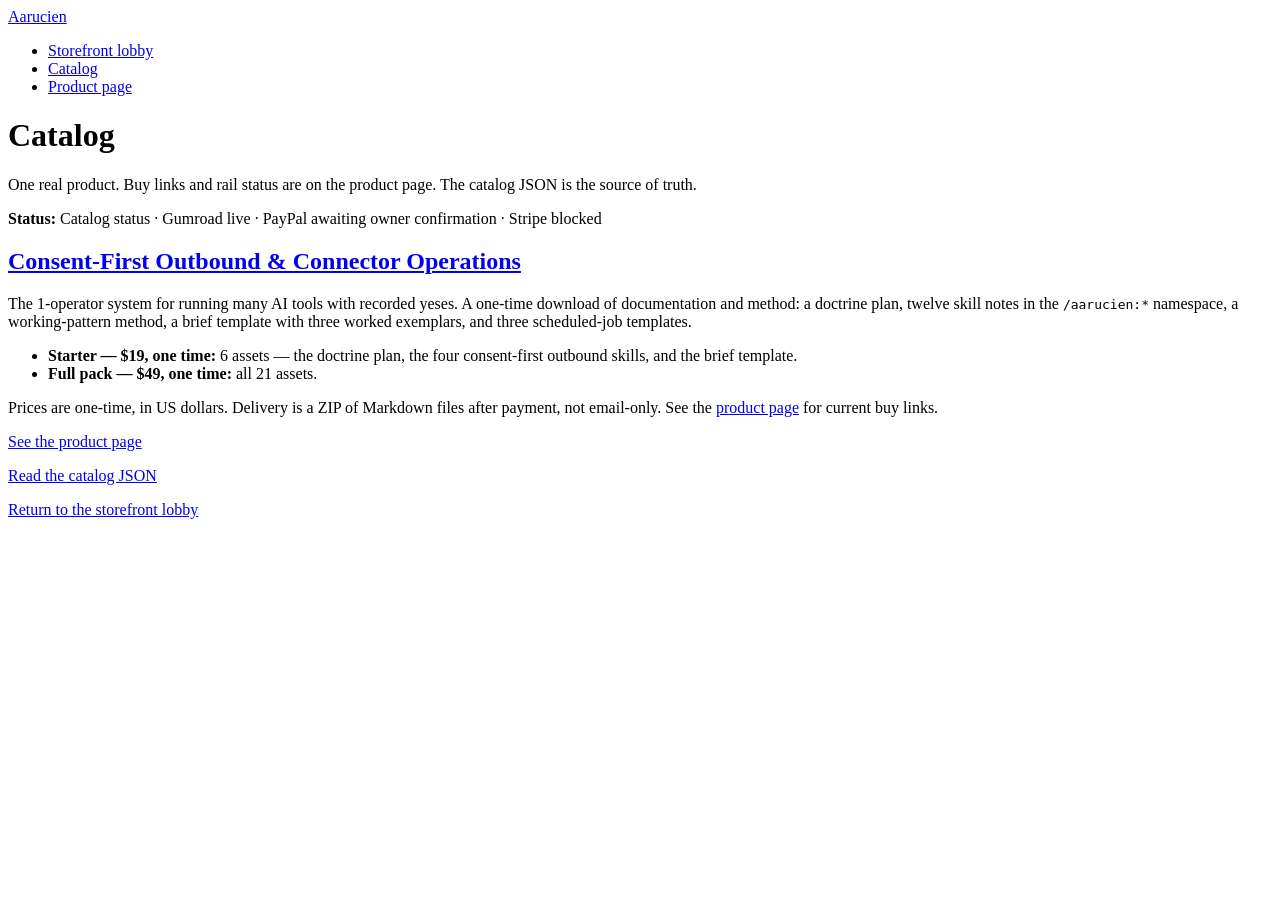
==== commit c0c2eb44: "Adapt storefront to Start Bootstrap Shop Homepage + Shop Item v5.0.6 (MIT) Template-sourced redesign" ====
--- a/catalog/index.html
+++ b/catalog/index.html
@@ -1,573 +1,68 @@
 <!DOCTYPE html>
-<html lang="en" dir="ltr">
-<head>
-<meta charset="utf-8">
-<meta name="viewport" content="width=device-width, initial-scale=1">
-<meta name="description" content="Aarucien's catalog lists one real product, with Gumroad checkout live.">
-<meta name="theme-color" content="#0A231C">
-<meta property="og:type" content="website">
-<meta property="og:title" content="Catalog — Aarucien">
-<meta property="og:description" content="One real product. Buy links and rail status are on the product page. The catalog JSON is the source of truth.">
-<link rel="icon" href="/aarucien-storefront/favicon.svg" type="image/svg+xml">
-<link rel="icon" href="/aarucien-storefront/favicon.ico" sizes="any">
-<title>Catalog — Aarucien</title>
-<style>
-/* Aarucien storefront design system v3 — system fonts only, no external resources. */
-:root {
-  --paper: #F5F4F0;
-  --surface: #FFFFFF;
-  --ink: #131816;
-  --ink-soft: #2A332E;
-  --muted: #5B6660;
-  --line: #E3DFD5;
-  --line-strong: #CFC9BB;
-  --pine-950: #061512;
-  --pine-900: #0A231C;
-  --pine-800: #0E3228;
-  --pine-700: #11503F;
-  --accent: #0F5C4D;
-  --accent-deep: #0A4237;
-  --accent-bright: #2FD6A3;
-  --accent-soft: #7DE8C3;
-  --accent-tint: #DDF0E8;
-  --live: #067647;
-  --live-bg: #D1FADF;
-  --live-line: #A6F4C5;
-  --wait: #B54708;
-  --wait-bg: #FEF0C7;
-  --wait-line: #FEDF89;
-  --blocked: #B42318;
-  --blocked-bg: #FEE4E2;
-  --blocked-line: #FECDCA;
-  --info: #175CD3;
-  --radius-sm: 8px;
-  --radius: 14px;
-  --radius-lg: 20px;
-  --radius-pill: 999px;
-  --shadow-sm: 0 1px 2px rgba(16, 24, 20, .06), 0 1px 3px rgba(16, 24, 20, .08);
-  --shadow: 0 8px 24px rgba(16, 24, 20, .08), 0 2px 6px rgba(16, 24, 20, .06);
-  --shadow-lg: 0 24px 48px rgba(6, 21, 18, .20), 0 8px 16px rgba(6, 21, 18, .10);
-  --font: system-ui, -apple-system, "Segoe UI", Roboto, "Helvetica Neue", Arial, sans-serif;
-  --mono: ui-monospace, "SF Mono", SFMono-Regular, Menlo, Consolas, "Liberation Mono", monospace;
-  --wrap: 72rem;
-  --wrap-narrow: 46rem;
-}
-html { color-scheme: light; scroll-behavior: smooth; }
-*, *::before, *::after { box-sizing: border-box; }
-body {
-  margin: 0;
-  background: var(--paper);
-  color: var(--ink);
-  font-family: var(--font);
-  font-size: 16px;
-  line-height: 1.6;
-  -webkit-font-smoothing: antialiased;
-  text-rendering: optimizeLegibility;
-}
-h1, h2, h3 { line-height: 1.2; letter-spacing: -.02em; text-wrap: balance; }
-h2 { font-size: clamp(1.5rem, 3.5vw, 2rem); margin: 0 0 .5rem; }
-h3 { font-size: 1.25rem; margin: 0 0 .5rem; }
-p, ul, ol { margin: .75rem 0; }
-ul, ol { padding-inline-start: 1.5rem; }
-li { margin-block: .3rem; }
-li::marker { color: var(--accent); }
-a { color: var(--accent); text-underline-offset: .18em; text-decoration-thickness: 1px; }
-a:hover { color: var(--accent-deep); }
-code {
-  font-family: var(--mono);
-  font-size: .86em;
-  background: var(--accent-tint);
-  color: var(--accent-deep);
-  padding: .15em .45em;
-  border-radius: 6px;
-  overflow-wrap: break-word;
-}
-:focus-visible { outline: 3px solid var(--info); outline-offset: 3px; border-radius: 4px; }
-.vh {
-  position: absolute !important; width: 1px; height: 1px;
-  margin: -1px; padding: 0; overflow: hidden;
-  clip: rect(0 0 0 0); white-space: nowrap; border: 0;
-}
-.skip-link {
-  position: absolute; left: 1rem; top: -4rem; z-index: 100;
-  background: var(--pine-900); color: #fff; font-weight: 700;
-  padding: .75rem 1.25rem; border-radius: var(--radius-sm); text-decoration: none;
-}
-.skip-link:focus { top: 1rem; color: #fff; }
-.wrap { width: min(100% - 2rem, var(--wrap)); margin-inline: auto; }
-.wrap-narrow { width: min(100% - 2rem, var(--wrap-narrow)); margin-inline: auto; }
-
-/* ---------- Header ---------- */
-.site-header {
-  position: sticky; top: 0; z-index: 50;
-  background: rgba(245, 244, 240, .88);
-  -webkit-backdrop-filter: blur(12px); backdrop-filter: blur(12px);
-  border-bottom: 1px solid var(--line);
-}
-.header-inner {
-  display: flex; flex-wrap: wrap; align-items: center; gap: .25rem 1.25rem;
-  padding-block: .65rem;
-}
-.brand {
-  display: inline-flex; align-items: center; gap: .6rem;
-  color: var(--ink); text-decoration: none; font-weight: 800;
-  font-size: 1.15rem; letter-spacing: -.02em; margin-right: auto;
-}
-.brand:hover { color: var(--ink); }
-.brand-mark { flex: none; display: block; }
-.brand small {
-  display: block; font-size: .68rem; font-weight: 600; letter-spacing: .12em;
-  text-transform: uppercase; color: var(--muted); line-height: 1.2;
-}
-.nav-list {
-  display: flex; flex-wrap: wrap; gap: .25rem;
-  list-style: none; margin: 0; padding: 0;
-}
-.nav-list li { margin: 0; }
-.nav-list a {
-  display: inline-block; padding: .6rem .85rem; border-radius: var(--radius-pill);
-  color: var(--ink-soft); text-decoration: none; font-weight: 600; font-size: .95rem;
-  min-height: 44px; line-height: 1.5;
-}
-.nav-list a:hover { background: #EAE7DE; color: var(--ink); }
-.nav-list a[aria-current="page"] { background: var(--accent-tint); color: var(--accent-deep); }
-.header-cta {
-  display: inline-flex; align-items: center; min-height: 44px;
-  padding: .6rem 1.1rem; border-radius: var(--radius-pill);
-  background: var(--accent); color: #fff !important; text-decoration: none;
-  font-weight: 700; font-size: .95rem;
-}
-.header-cta:hover { background: var(--accent-deep); color: #fff !important; }
-@media (max-width: 40rem) {
-  .header-inner { gap: .3rem .75rem; padding-block: .55rem; }
-  .header-inner > nav { order: 3; flex-basis: 100%; }
-  .header-cta { order: 2; }
-  .nav-list { flex-wrap: nowrap; overflow-x: auto; width: 100%; scrollbar-width: none; }
-  .nav-list::-webkit-scrollbar { display: none; }
-  .nav-list a { white-space: nowrap; padding: .55rem .75rem; }
-}
-
-/* ---------- Buttons ---------- */
-.btn {
-  display: inline-flex; align-items: center; justify-content: center; gap: .5rem;
-  min-height: 52px; padding: .85rem 1.5rem; border-radius: 12px;
-  font-weight: 700; font-size: 1rem; line-height: 1.3; text-decoration: none;
-  transition: transform .15s ease, background-color .15s ease, box-shadow .15s ease;
-}
-.btn:hover { transform: translateY(-1px); }
-.btn:active { transform: translateY(0); }
-.btn-primary { background: var(--accent); color: #fff; box-shadow: var(--shadow-sm); }
-.btn-primary:hover { background: var(--accent-deep); color: #fff; }
-.btn-light { background: #fff; color: var(--pine-900); }
-.btn-light:hover { background: #EAF6F0; color: var(--pine-900); }
-.btn-ghost-dark { border: 1.5px solid rgba(255, 255, 255, .45); color: #fff; }
-.btn-ghost-dark:hover { border-color: #fff; background: rgba(255, 255, 255, .08); color: #fff; }
-.btn-ghost-light { border: 1.5px solid var(--line-strong); color: var(--ink); background: transparent; }
-.btn-ghost-light:hover { border-color: var(--accent); color: var(--accent-deep); background: #fff; }
-.btn-block { width: 100%; }
-.cta-row { display: flex; flex-wrap: wrap; gap: .75rem; margin-top: 1.5rem; }
-@media (max-width: 30rem) {
-  .cta-row .btn { flex: 1 1 100%; }
-}
-
-/* ---------- Pills & status ---------- */
-.pill {
-  display: inline-flex; align-items: center; gap: .45rem;
-  padding: .35rem .8rem; border-radius: var(--radius-pill);
-  border: 1px solid transparent; font-size: .83rem; font-weight: 700; line-height: 1.4;
-  white-space: nowrap;
-}
-.pill .dot { width: 8px; height: 8px; flex: none; border-radius: 50%; background: currentColor; }
-.pill-live { background: var(--live-bg); color: var(--live); border-color: var(--live-line); }
-.pill-live .dot { animation: pulse 2.4s ease-in-out infinite; }
-.pill-wait { background: var(--wait-bg); color: var(--wait); border-color: var(--wait-line); }
-.pill-blocked { background: var(--blocked-bg); color: var(--blocked); border-color: var(--blocked-line); }
-.pill-neutral { background: #EEEBE2; color: var(--ink-soft); border-color: var(--line-strong); }
-.pill-bright { background: rgba(47, 214, 163, .16); color: var(--accent-soft); border-color: rgba(47, 214, 163, .4); }
-.pill-bright .dot { animation: pulse 2.4s ease-in-out infinite; }
-@keyframes pulse {
-  0%, 100% { box-shadow: 0 0 0 0 rgba(47, 214, 163, .0); opacity: 1; }
-  50% { box-shadow: 0 0 0 4px rgba(47, 214, 163, .18); opacity: .85; }
-}
-.status-strip {
-  display: grid; grid-template-columns: 1fr; gap: .75rem;
-  list-style: none; margin: 2rem 0 0; padding: 0;
-}
-@media (min-width: 56rem) { .status-strip { grid-template-columns: repeat(3, 1fr); } }
-.status-card {
-  border-radius: var(--radius); padding: 1.1rem 1.2rem;
-  background: rgba(255, 255, 255, .05); border: 1px solid rgba(255, 255, 255, .14);
-}
-.status-card h3 { color: #fff; font-size: 1rem; margin-bottom: .45rem; }
-.status-card p { margin: .45rem 0 0; color: rgba(237, 242, 238, .82); font-size: .93rem; }
-.status-card a { color: var(--accent-soft); }
-.status-strip-light .status-card {
-  background: var(--surface); border: 1px solid var(--line); box-shadow: var(--shadow-sm);
-}
-.status-strip-light .status-card h3 { color: var(--ink); }
-.status-strip-light .status-card p { color: var(--muted); }
-.status-strip-light .status-card a { color: var(--accent); }
-
-/* ---------- Hero (dark) ---------- */
-.hero {
-  background:
-    radial-gradient(1100px 520px at 88% -10%, rgba(47, 214, 163, .22), transparent 60%),
-    radial-gradient(800px 460px at -12% 112%, rgba(47, 214, 163, .13), transparent 55%),
-    linear-gradient(180deg, var(--pine-900), var(--pine-950));
-  color: #EDF2EE;
-  border-bottom: 1px solid #123B2F;
-  padding: clamp(2.75rem, 8vw, 5rem) 0 clamp(2.5rem, 6vw, 3.75rem);
-}
-.hero .eyebrow { color: var(--accent-soft); }
-.hero h1 {
-  font-size: clamp(2.35rem, 6.5vw + 1rem, 3.9rem);
-  line-height: 1.06; letter-spacing: -.03em;
-  max-width: 24ch; margin: 1rem 0 1.25rem; color: #fff;
-}
-.hero-lead {
-  font-size: clamp(1.1rem, 2.6vw, 1.3rem); line-height: 1.55;
-  color: rgba(237, 242, 238, .88); max-width: 56ch; margin: 0;
-}
-.hero .btn-ghost-dark { color: #fff; }
-.hero-price {
-  display: flex; flex-wrap: wrap; gap: .5rem 1.25rem; align-items: baseline;
-  margin-top: 1.5rem; font-size: 1.05rem; font-weight: 600; color: #fff;
-}
-.hero-price span { color: rgba(237, 242, 238, .75); font-weight: 500; font-size: .95rem; }
-.hero-note { margin-top: .5rem; color: rgba(237, 242, 238, .75); font-size: .95rem; }
-.status-line { font-size: .92rem; color: rgba(237, 242, 238, .8); margin-top: 1.25rem; }
-.status-line strong { color: #fff; }
-
-/* ---------- Page head (light) ---------- */
-.page-head { padding: clamp(2.25rem, 6vw, 3.5rem) 0 0; }
-.page-head h1 {
-  font-size: clamp(2.1rem, 6vw, 3.1rem); line-height: 1.08;
-  letter-spacing: -.03em; margin: 1rem 0 .9rem;
-}
-.page-head .lead, .lead {
-  font-size: clamp(1.08rem, 2.4vw, 1.25rem); line-height: 1.55;
-  color: var(--ink-soft); max-width: 56ch; margin: 0;
-}
-.eyebrow {
-  font-size: .78rem; font-weight: 800; letter-spacing: .14em; text-transform: uppercase;
-  color: var(--accent); margin: 0;
-}
-main section { scroll-margin-top: 124px; }
-@media (min-width: 56rem) { main section { scroll-margin-top: 84px; } }
-.section { padding-block: clamp(2.25rem, 6vw, 3.75rem); }
-.section + .section { border-top: 1px solid var(--line); }
-.section-tight { padding-block: clamp(1.75rem, 5vw, 2.75rem); }
-.section-intro { max-width: var(--wrap-narrow); }
-.section-intro p { color: var(--ink-soft); }
-
-/* ---------- Cards & grids ---------- */
-.card {
-  background: var(--surface); border: 1px solid var(--line);
-  border-radius: var(--radius-lg); padding: clamp(1.25rem, 4vw, 1.75rem);
-  box-shadow: var(--shadow-sm);
-}
-.card > :first-child { margin-top: 0; }
-.card > :last-child { margin-bottom: 0; }
-.card-grid { display: grid; grid-template-columns: 1fr; gap: 1rem; margin-top: 1.5rem; }
-@media (min-width: 56rem) {
-  .card-grid-2 { grid-template-columns: repeat(2, 1fr); }
-  .card-grid-3 { grid-template-columns: repeat(3, 1fr); }
-}
-.card-grid .card h3 { font-size: 1.15rem; }
-.card-grid .card p, .card-grid .card li { color: var(--ink-soft); font-size: .98rem; }
-a.card-link { color: inherit; text-decoration: none; display: block; transition: transform .15s ease, box-shadow .15s ease; }
-a.card-link:hover { transform: translateY(-2px); box-shadow: var(--shadow); color: inherit; }
-a.card-link h3 { color: var(--accent); }
-.price-chips { display: flex; flex-wrap: wrap; gap: .5rem; margin: 1rem 0 0; padding: 0; list-style: none; }
-.price-chips li { margin: 0; }
-.chip {
-  display: inline-block; padding: .35rem .8rem; border-radius: var(--radius-pill);
-  background: var(--accent-tint); color: var(--accent-deep);
-  font-size: .85rem; font-weight: 700; white-space: nowrap;
-}
-.link-row { display: flex; flex-wrap: wrap; gap: .25rem 1rem; align-items: center; }
-.link-row a { font-weight: 600; }
-
-/* ---------- Status rows (full wording) ---------- */
-.status-rows { list-style: none; margin: 1.5rem 0 0; padding: 0; display: grid; gap: .85rem; }
-.status-rows li {
-  background: var(--surface); border: 1px solid var(--line); border-radius: var(--radius);
-  padding: 1.1rem 1.25rem; margin: 0; box-shadow: var(--shadow-sm);
-}
-.status-rows li p { margin: .5rem 0 0; color: var(--ink-soft); }
-.status-rows li p:first-of-type { margin-top: .55rem; }
-
-/* ---------- Steps ---------- */
-.steps {
-  list-style: none; counter-reset: step; margin: 1.5rem 0 0; padding: 0;
-  display: grid; grid-template-columns: 1fr; gap: 1rem;
-}
-@media (min-width: 56rem) { .steps { grid-template-columns: repeat(3, 1fr); } }
-.steps li {
-  counter-increment: step; position: relative;
-  background: var(--surface); border: 1px solid var(--line); border-radius: var(--radius);
-  padding: 1.25rem 1.25rem 1.25rem 4.25rem; margin: 0; box-shadow: var(--shadow-sm);
-  color: var(--ink-soft);
-}
-.steps li::before {
-  content: counter(step);
-  position: absolute; left: 1.1rem; top: 1.15rem;
-  width: 2.1rem; height: 2.1rem; border-radius: 50%;
-  background: var(--pine-900); color: #fff; font-weight: 800; font-size: 1rem;
-  display: flex; align-items: center; justify-content: center;
-}
-.steps li strong { display: block; color: var(--ink); font-size: 1.05rem; margin-bottom: .2rem; }
-
-/* ---------- Tiers ---------- */
-.tier-grid { display: grid; grid-template-columns: 1fr; gap: 1.25rem; margin-top: 1.5rem; }
-@media (min-width: 56rem) { .tier-grid { grid-template-columns: repeat(2, 1fr); align-items: stretch; } }
-.tier-card {
-  display: flex; flex-direction: column;
-  background: var(--surface); border: 1px solid var(--line);
-  border-radius: var(--radius-lg); padding: clamp(1.5rem, 4vw, 2rem);
-  box-shadow: var(--shadow-sm);
-}
-.tier-card h3 { font-size: 1.35rem; }
-.tier-card .tier-sub { color: var(--muted); font-size: .95rem; margin-top: -.25rem; }
-.tier-price { display: flex; align-items: baseline; gap: .5rem; margin: .9rem 0 .25rem; }
-.tier-price .amount { font-size: clamp(2.4rem, 7vw, 3rem); font-weight: 800; letter-spacing: -.03em; line-height: 1; }
-.tier-price .per { color: var(--muted); font-weight: 600; }
-.tier-card .tier-desc { color: var(--ink-soft); }
-.tier-card .btn { margin-top: 1.1rem; }
-.tier-card.featured {
-  background:
-    radial-gradient(500px 260px at 100% 0%, rgba(47, 214, 163, .18), transparent 60%),
-    linear-gradient(180deg, var(--pine-900), var(--pine-950));
-  border-color: var(--pine-800); color: #EDF2EE; box-shadow: var(--shadow-lg);
-}
-.tier-card.featured h3 { color: #fff; }
-.tier-card.featured .tier-sub { color: rgba(237, 242, 238, .75); }
-.tier-card.featured .tier-price .per { color: rgba(237, 242, 238, .75); }
-.tier-card.featured .tier-desc { color: rgba(237, 242, 238, .86); }
-.tier-card.featured code { background: rgba(47, 214, 163, .16); color: var(--accent-soft); }
-.tier-card.featured a:not(.btn) { color: var(--accent-soft); }
-.tier-flag {
-  align-self: flex-start; margin-bottom: .9rem;
-  background: var(--accent-bright); color: var(--pine-950);
-  font-size: .8rem; font-weight: 800; letter-spacing: .06em; text-transform: uppercase;
-  padding: .4rem .8rem; border-radius: var(--radius-pill);
-}
-.rail-list { list-style: none; margin: 1.4rem 0 0; padding: 1.1rem 0 0; border-top: 1px solid var(--line); display: grid; gap: 1rem; }
-.tier-card.featured .rail-list { border-top-color: rgba(255, 255, 255, .16); }
-.rail-list li { margin: 0; }
-.rail-list p { margin: .5rem 0 0; font-size: .93rem; color: var(--ink-soft); }
-.tier-card.featured .rail-list p { color: rgba(237, 242, 238, .82); }
-.tier-note { margin-top: 1.25rem; color: var(--muted); }
-
-/* ---------- Skill groups ---------- */
-.group-grid { display: grid; grid-template-columns: 1fr; gap: 1rem; margin-top: 1.5rem; }
-@media (min-width: 64rem) { .group-grid { grid-template-columns: repeat(3, 1fr); } }
-.group-card ul { list-style: none; padding: 0; margin: 1rem 0 0; display: grid; gap: .9rem; }
-.group-card li { margin: 0; color: var(--ink-soft); font-size: .96rem; }
-.group-card li code { display: inline-block; margin-bottom: .15rem; }
-
-/* ---------- Compare table ---------- */
-.table-scroll { overflow-x: auto; margin-top: 1.5rem; border: 1px solid var(--line); border-radius: var(--radius); background: var(--surface); box-shadow: var(--shadow-sm); }
-table.compare { width: 100%; border-collapse: collapse; table-layout: fixed; font-size: .98rem; }
-.compare caption { text-align: left; padding: 1rem 1.25rem .25rem; font-weight: 700; font-size: 1.1rem; }
-.compare th, .compare td { padding: .8rem 1.25rem; text-align: left; border-top: 1px solid var(--line); vertical-align: top; }
-.compare thead th { border-top: 0; font-size: .8rem; letter-spacing: .08em; text-transform: uppercase; color: var(--muted); }
-.compare thead th:not(:first-child), .compare tbody td:not(:first-child) { text-align: center; }
-.compare tbody td:not(:first-child), .compare tfoot td:not(:first-child) { white-space: nowrap; }
-.compare tbody th { font-weight: 600; color: var(--ink-soft); }
-.compare .yes { color: var(--live); font-weight: 800; }
-.compare .no { color: var(--muted); }
-.compare tfoot td { font-weight: 700; background: #FAF9F6; }
-@media (max-width: 40rem) {
-  .compare th, .compare td { padding: .7rem .6rem; font-size: .92rem; }
-  .compare thead th { font-size: .72rem; letter-spacing: .05em; }
-  .compare caption { padding: 1rem 1rem .25rem; }
-}
-
-/* ---------- Fine print / callout ---------- */
-.fineprint { margin-top: 1.5rem; }
-.fineprint p { color: var(--ink-soft); }
-.fineprint strong { color: var(--ink); }
-.callout {
-  text-align: center; max-width: var(--wrap-narrow); margin-inline: auto;
-  border-top: 1px solid var(--line-strong); border-bottom: 1px solid var(--line-strong);
-  padding: clamp(1.75rem, 5vw, 2.5rem) 0;
-}
-.callout p { font-size: clamp(1.2rem, 3vw, 1.45rem); line-height: 1.5; color: var(--pine-900); font-weight: 600; margin: 0; }
-
-/* ---------- Footer ---------- */
-.site-footer {
-  background: var(--pine-950); color: rgba(237, 242, 238, .78);
-  margin-top: clamp(2.5rem, 7vw, 4rem); padding: clamp(2.25rem, 6vw, 3.5rem) 0 3rem;
-  font-size: .95rem;
-}
-.site-footer a { color: var(--accent-soft); }
-.site-footer a:hover { color: #fff; }
-.footer-grid { display: grid; grid-template-columns: 1fr; gap: 1.75rem; }
-@media (min-width: 56rem) { .footer-grid { grid-template-columns: 1.6fr 1fr 1fr; } }
-.footer-brand { color: #fff; font-weight: 800; font-size: 1.2rem; letter-spacing: -.02em; margin: 0 0 .5rem; }
-.site-footer p { margin: .4rem 0; }
-.footer-nav h3 { color: #fff; font-size: .8rem; letter-spacing: .12em; text-transform: uppercase; margin-bottom: .75rem; }
-.footer-nav ul { list-style: none; margin: 0; padding: 0; display: grid; gap: .45rem; }
-.footer-nav li { margin: 0; }
-.footer-base { border-top: 1px solid rgba(255, 255, 255, .14); margin-top: 2rem; padding-top: 1.25rem; color: rgba(237, 242, 238, .6); font-size: .88rem; }
-
-/* ---------- Sticky buy bar (product page) ---------- */
-body.has-buybar { padding-bottom: 5.5rem; }
-.buybar {
-  position: fixed; left: 0; right: 0; bottom: 0; z-index: 60;
-  background: rgba(6, 21, 18, .94);
-  -webkit-backdrop-filter: blur(12px); backdrop-filter: blur(12px);
-  border-top: 1px solid rgba(255, 255, 255, .16);
-  padding: .7rem 0 calc(.7rem + env(safe-area-inset-bottom, 0px));
-  color: #EDF2EE;
-}
-.buybar-inner { display: flex; align-items: center; gap: 1rem; }
-.buybar-text { margin: 0; line-height: 1.35; min-width: 0; }
-.buybar-text strong { display: block; color: #fff; font-size: .95rem; white-space: nowrap; overflow: hidden; text-overflow: ellipsis; }
-.buybar-text span { font-size: .85rem; color: rgba(237, 242, 238, .75); }
-.buybar .btn { margin-left: auto; min-height: 48px; flex: none; padding: .7rem 1.25rem; }
-@media (max-width: 30rem) {
-  .buybar-text span { display: none; }
-  .buybar-text strong { font-size: .88rem; }
-}
-
-@media (prefers-reduced-motion: reduce) {
-  html { scroll-behavior: auto; }
-  *, *::before, *::after {
-    animation: none !important; transition: none !important;
-  }
-}
-</style>
-</head>
-<body>
-<a class="skip-link" href="#main">Skip to content</a>
-<header class="site-header">
-<div class="wrap header-inner">
-<a class="brand" href="/aarucien-storefront/">
-<svg class="brand-mark" width="32" height="32" viewBox="0 0 32 32" aria-hidden="true" focusable="false"><rect width="32" height="32" rx="8" fill="#0A231C"/><path d="M16 6.5 24 25.5h-3.4L16 14.6l-4.6 10.9H8L16 6.5Z" fill="#2FD6A3"/></svg>
-<span>Aarucien<small>Agent storefront</small></span>
-</a>
-<nav aria-label="Storefront">
-<ul class="nav-list">
-<li><a href="/aarucien-storefront/">Storefront lobby</a></li>
-<li><a href="/aarucien-storefront/catalog" aria-current="page">Catalog</a></li>
-<li><a href="/aarucien-storefront/skill-pack">Product page</a></li>
-</ul>
-</nav>
-<a class="header-cta" href="/aarucien-storefront/skill-pack#tiers">Buy — from $19</a>
-</div>
-</header>
-
-<main id="main">
-<div class="wrap">
-<header class="page-head">
-<p class="eyebrow">Catalog status</p>
-<h1>Catalog</h1>
-<p class="lead">One real product. Buy links and rail status are on the product page. The catalog JSON is the source of truth.</p>
-<p role="status" style="margin-top:1rem;color:var(--muted);font-size:.95rem"><strong style="color:var(--ink)">Status:</strong> Catalog status · Gumroad live · PayPal awaiting owner confirmation · Stripe blocked</p>
-<ul class="status-strip status-strip-light" aria-label="Checkout status">
-<li class="status-card">
-<h3>Gumroad</h3>
-<p><span class="pill pill-live"><span class="dot" aria-hidden="true"></span>Live</span></p>
-<p>Both tiers can be bought through Gumroad today — see the <a href="/aarucien-storefront/skill-pack">product page</a> for the buy links.</p>
-</li>
-<li class="status-card">
-<h3>PayPal</h3>
-<p><span class="pill pill-wait"><span class="dot" aria-hidden="true"></span>Awaiting owner confirmation</span></p>
-<p>A payment-link form for the Starter tier is open for the seller to confirm. There is no working PayPal URL until then.</p>
-</li>
-<li class="status-card">
-<h3>Stripe</h3>
-<p><span class="pill pill-blocked"><span class="dot" aria-hidden="true"></span>Blocked</span></p>
-<p>The connected Stripe account is a sandbox and cannot take live charges. No live Stripe buy link exists.</p>
-</li>
-</ul>
-</header>
-
-<section class="section" aria-labelledby="product">
-<p class="eyebrow">1 product listed</p>
-<article class="card" style="margin-top:1.5rem">
-<h2 id="product" style="font-size:clamp(1.4rem,3.5vw,1.8rem)"><a href="/aarucien-storefront/skill-pack">Consent-First Outbound &amp; Connector Operations</a></h2>
-<p style="color:var(--ink-soft)">The 1-operator system for running many AI tools with recorded yeses. A one-time download of documentation and method: a doctrine plan, twelve skill notes in the <code>/aarucien:*</code> namespace, a working-pattern method, a brief template with three worked exemplars, and three scheduled-job templates.</p>
-<ul class="price-chips" aria-label="Tiers and prices">
-<li><span class="chip">Starter — $19</span></li>
-<li><span class="chip">Full pack — $49</span></li>
-<li><span class="chip">One-time · USD</span></li>
-<li><span class="chip">ZIP of Markdown files</span></li>
-</ul>
-<div class="tier-grid">
-<section class="tier-card">
-<h3>Starter</h3>
-<div class="tier-price"><span class="amount">$19</span><span class="per">one time</span></div>
-<p class="tier-desc"><strong>Starter — $19, one time:</strong> 6 assets — the doctrine plan, the four consent-first outbound skills, and the brief template.</p>
-</section>
-<section class="tier-card featured">
-<span class="tier-flag">All 21 assets</span>
-<h3>Full pack</h3>
-<div class="tier-price"><span class="amount">$49</span><span class="per">one time</span></div>
-<p class="tier-desc"><strong>Full pack — $49, one time:</strong> all 21 assets.</p>
-</section>
-</div>
-<p style="margin-top:1.25rem">Prices are one-time, in US dollars. Delivery is a ZIP of Markdown files after payment, not email-only. See the <a href="/aarucien-storefront/skill-pack">product page</a> for current buy links.</p>
-<div class="cta-row">
-<a class="btn btn-primary" href="/aarucien-storefront/skill-pack">View the product page</a>
-<a class="btn btn-ghost-light" href="/aarucien-storefront/catalog.json">Read the catalog JSON</a>
-</div>
-</article>
-
-<div class="table-scroll">
-<table class="compare">
-<colgroup><col style="width:52%"><col style="width:24%"><col style="width:24%"></colgroup>
-<caption>Compare tiers — what each tier includes</caption>
-<thead>
-<tr><th scope="col">Included</th><th scope="col">Starter — $19</th><th scope="col">Full pack — $49</th></tr>
-</thead>
-<tbody>
-<tr><th scope="row">Doctrine plan</th><td><span class="yes" aria-label="Included">✓</span></td><td><span class="yes" aria-label="Included">✓</span></td></tr>
-<tr><th scope="row">Four consent-first outbound skills</th><td><span class="yes" aria-label="Included">✓</span></td><td><span class="yes" aria-label="Included">✓</span></td></tr>
-<tr><th scope="row">Eight creative &amp; intelligence skills</th><td><span class="no" aria-label="Not included">—</span></td><td><span class="yes" aria-label="Included">✓</span></td></tr>
-<tr><th scope="row">Working-pattern method</th><td><span class="no" aria-label="Not included">—</span></td><td><span class="yes" aria-label="Included">✓</span></td></tr>
-<tr><th scope="row">Brief template</th><td><span class="yes" aria-label="Included">✓</span></td><td><span class="yes" aria-label="Included">✓</span></td></tr>
-<tr><th scope="row">Three worked exemplars</th><td><span class="no" aria-label="Not included">—</span></td><td><span class="yes" aria-label="Included">✓</span></td></tr>
-<tr><th scope="row">Three scheduled-job templates</th><td><span class="no" aria-label="Not included">—</span></td><td><span class="yes" aria-label="Included">✓</span></td></tr>
-</tbody>
-<tfoot>
-<tr><td>Total assets</td><td>6 assets</td><td>21 assets</td></tr>
-</tfoot>
-</table>
-</div>
-</section>
-</div>
-</main>
-
-<footer class="site-footer">
-<div class="wrap">
-<div class="footer-grid">
-<div>
-<p class="footer-brand">Aarucien</p>
-<p>A store built so agents can buy, sell, and get paid — with a human yes recorded before anything sends, spends, publishes, or deletes.</p>
-</div>
-<nav class="footer-nav" aria-label="Storefront footer">
-<h3>Storefront</h3>
-<ul>
-<li><a href="/aarucien-storefront/">Return to the storefront lobby</a></li>
-<li><a href="/aarucien-storefront/catalog">Catalog</a></li>
-<li><a href="/aarucien-storefront/skill-pack">Product page</a></li>
-</ul>
-</nav>
-<nav class="footer-nav" aria-label="Machine-readable footer">
-<h3>Machine-readable</h3>
-<ul>
-<li><a href="/aarucien-storefront/catalog.json">Read the catalog JSON</a></li>
-<li><a href="/aarucien-storefront/skill-pack#tiers">Buy links &amp; rail status</a></li>
-</ul>
-</nav>
-</div>
-<div class="footer-base">
-<p>One real product listed, buying open on Gumroad.</p>
-</div>
-</div>
-</footer>
-</body>
+<html lang="en">
+    <head>
+        <meta charset="utf-8" />
+        <meta name="viewport" content="width=device-width, initial-scale=1, shrink-to-fit=no" />
+        <meta name="description" content="Aarucien's catalog lists one real product, with Gumroad checkout live." />
+        <meta name="theme-color" content="#212529" />
+        <title>Catalog — Aarucien</title>
+        <!-- Favicon-->
+        <link rel="icon" type="image/x-icon" href="/aarucien-storefront/favicon.ico" />
+        <link rel="icon" type="image/svg+xml" href="/aarucien-storefront/favicon.svg" />
+        <!-- Core theme CSS (includes Bootstrap)-->
+        <!-- Design: Start Bootstrap Shop Homepage v5.0.6 (MIT), https://startbootstrap.com/template/shop-homepage — license: css/LICENSE -->
+        <link href="/aarucien-storefront/css/styles.css" rel="stylesheet" />
+    </head>
+    <body>
+        <!-- Navigation-->
+        <nav class="navbar navbar-expand navbar-light bg-light">
+            <div class="container px-4 px-lg-5">
+                <a class="navbar-brand" href="/aarucien-storefront/">Aarucien</a>
+                <ul class="navbar-nav me-auto mb-2 mb-lg-0 ms-lg-4">
+                    <li class="nav-item"><a class="nav-link" href="/aarucien-storefront/">Storefront lobby</a></li>
+                    <li class="nav-item"><a class="nav-link active" aria-current="page" href="/aarucien-storefront/catalog">Catalog</a></li>
+                    <li class="nav-item"><a class="nav-link" href="/aarucien-storefront/skill-pack">Product page</a></li>
+                </ul>
+            </div>
+        </nav>
+        <!-- Header-->
+        <header class="bg-dark py-5">
+            <div class="container px-4 px-lg-5 my-5">
+                <div class="text-center text-white">
+                    <h1 class="display-4 fw-bolder">Catalog</h1>
+                    <p class="lead fw-normal text-white-50 mb-0">One real product. Buy links and rail status are on the product page. The catalog JSON is the source of truth.</p>
+                </div>
+            </div>
+        </header>
+        <!-- Status-->
+        <div class="container px-4 px-lg-5 mt-5">
+            <div class="alert alert-warning" role="status"><strong>Status:</strong> Catalog status · Gumroad live · PayPal awaiting owner confirmation · Stripe blocked</div>
+        </div>
+        <!-- Section-->
+        <section class="py-5">
+            <div class="container px-4 px-lg-5">
+                <div class="card h-100">
+                    <div class="card-body p-4">
+                        <h2 class="h5 fw-bolder"><a href="/aarucien-storefront/skill-pack">Consent-First Outbound &amp; Connector Operations</a></h2>
+                        <p>The 1-operator system for running many AI tools with recorded yeses. A one-time download of documentation and method: a doctrine plan, twelve skill notes in the <code>/aarucien:*</code> namespace, a working-pattern method, a brief template with three worked exemplars, and three scheduled-job templates.</p>
+                        <ul>
+                            <li><strong>Starter — $19, one time:</strong> 6 assets — the doctrine plan, the four consent-first outbound skills, and the brief template.</li>
+                            <li><strong>Full pack — $49, one time:</strong> all 21 assets.</li>
+                        </ul>
+                        <p class="mb-0">Prices are one-time, in US dollars. Delivery is a ZIP of Markdown files after payment, not email-only. See the <a href="/aarucien-storefront/skill-pack">product page</a> for current buy links.</p>
+                    </div>
+                    <div class="card-footer p-4 pt-0 border-top-0 bg-transparent">
+                        <div class="text-center"><a class="btn btn-outline-dark mt-auto" href="/aarucien-storefront/skill-pack">See the product page</a></div>
+                    </div>
+                </div>
+            </div>
+        </section>
+        <!-- Footer-->
+        <footer class="py-5 bg-dark">
+            <div class="container">
+                <p class="m-0 text-center"><a class="text-white" href="/aarucien-storefront/catalog.json">Read the catalog JSON</a></p>
+                <p class="m-0 mt-2 text-center"><a class="text-white" href="/aarucien-storefront/">Return to the storefront lobby</a></p>
+            </div>
+        </footer>
+    </body>
 </html>
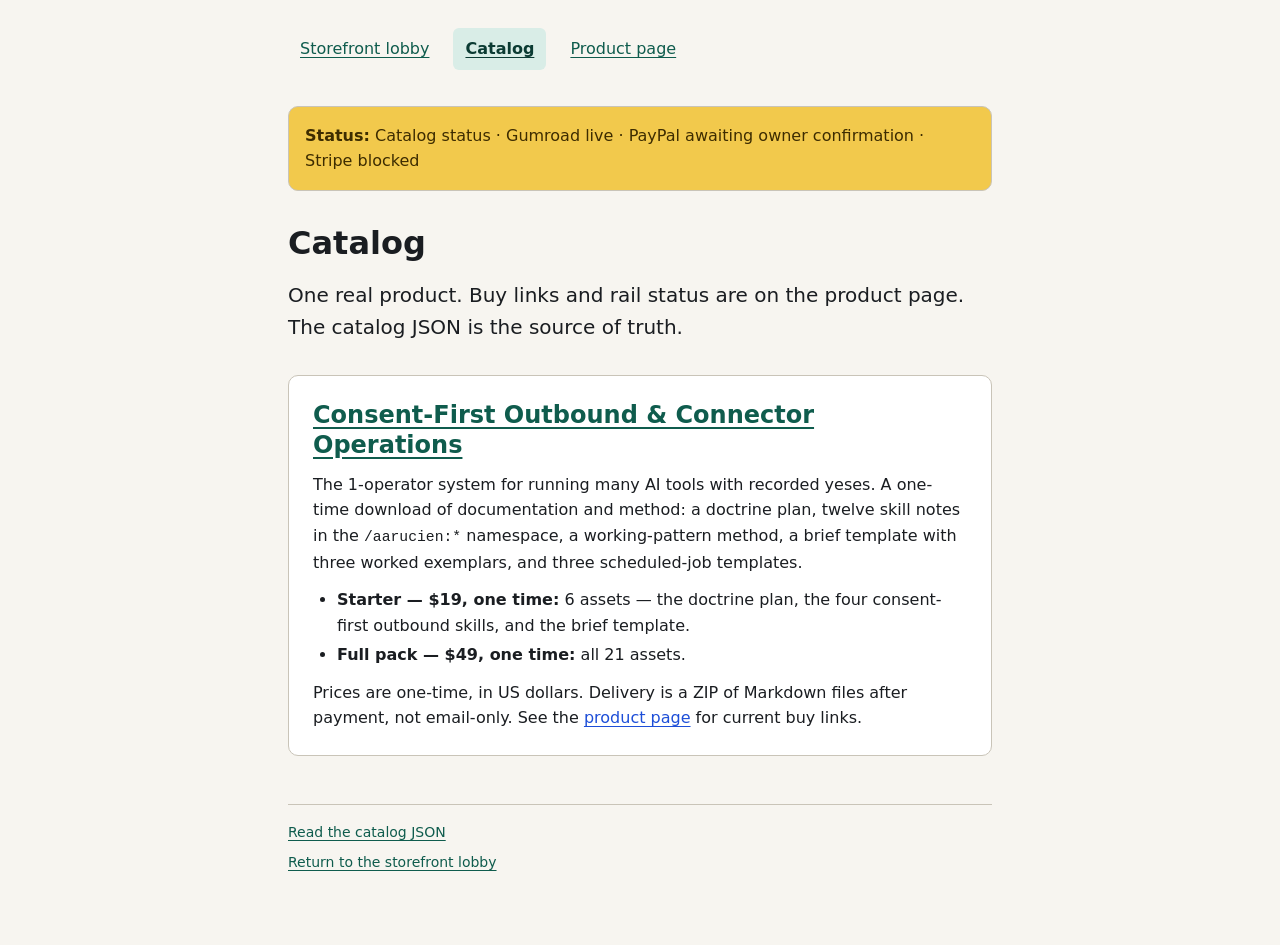
==== commit a59d33f0: "Discoverability: SEO metadata, structured data, sitemap; correct Gumroad status to published/live - " ====
--- a/catalog/index.html
+++ b/catalog/index.html
@@ -1,68 +1,281 @@
 <!DOCTYPE html>
-<html lang="en">
-    <head>
-        <meta charset="utf-8" />
-        <meta name="viewport" content="width=device-width, initial-scale=1, shrink-to-fit=no" />
-        <meta name="description" content="Aarucien's catalog lists one real product, with Gumroad checkout live." />
-        <meta name="theme-color" content="#212529" />
-        <title>Catalog — Aarucien</title>
-        <!-- Favicon-->
-        <link rel="icon" type="image/x-icon" href="/aarucien-storefront/favicon.ico" />
-        <link rel="icon" type="image/svg+xml" href="/aarucien-storefront/favicon.svg" />
-        <!-- Core theme CSS (includes Bootstrap)-->
-        <!-- Design: Start Bootstrap Shop Homepage v5.0.6 (MIT), https://startbootstrap.com/template/shop-homepage — license: css/LICENSE -->
-        <link href="/aarucien-storefront/css/styles.css" rel="stylesheet" />
-    </head>
-    <body>
-        <!-- Navigation-->
-        <nav class="navbar navbar-expand navbar-light bg-light">
-            <div class="container px-4 px-lg-5">
-                <a class="navbar-brand" href="/aarucien-storefront/">Aarucien</a>
-                <ul class="navbar-nav me-auto mb-2 mb-lg-0 ms-lg-4">
-                    <li class="nav-item"><a class="nav-link" href="/aarucien-storefront/">Storefront lobby</a></li>
-                    <li class="nav-item"><a class="nav-link active" aria-current="page" href="/aarucien-storefront/catalog">Catalog</a></li>
-                    <li class="nav-item"><a class="nav-link" href="/aarucien-storefront/skill-pack">Product page</a></li>
-                </ul>
-            </div>
-        </nav>
-        <!-- Header-->
-        <header class="bg-dark py-5">
-            <div class="container px-4 px-lg-5 my-5">
-                <div class="text-center text-white">
-                    <h1 class="display-4 fw-bolder">Catalog</h1>
-                    <p class="lead fw-normal text-white-50 mb-0">One real product. Buy links and rail status are on the product page. The catalog JSON is the source of truth.</p>
-                </div>
-            </div>
-        </header>
-        <!-- Status-->
-        <div class="container px-4 px-lg-5 mt-5">
-            <div class="alert alert-warning" role="status"><strong>Status:</strong> Catalog status · Gumroad live · PayPal awaiting owner confirmation · Stripe blocked</div>
-        </div>
-        <!-- Section-->
-        <section class="py-5">
-            <div class="container px-4 px-lg-5">
-                <div class="card h-100">
-                    <div class="card-body p-4">
-                        <h2 class="h5 fw-bolder"><a href="/aarucien-storefront/skill-pack">Consent-First Outbound &amp; Connector Operations</a></h2>
-                        <p>The 1-operator system for running many AI tools with recorded yeses. A one-time download of documentation and method: a doctrine plan, twelve skill notes in the <code>/aarucien:*</code> namespace, a working-pattern method, a brief template with three worked exemplars, and three scheduled-job templates.</p>
-                        <ul>
-                            <li><strong>Starter — $19, one time:</strong> 6 assets — the doctrine plan, the four consent-first outbound skills, and the brief template.</li>
-                            <li><strong>Full pack — $49, one time:</strong> all 21 assets.</li>
-                        </ul>
-                        <p class="mb-0">Prices are one-time, in US dollars. Delivery is a ZIP of Markdown files after payment, not email-only. See the <a href="/aarucien-storefront/skill-pack">product page</a> for current buy links.</p>
-                    </div>
-                    <div class="card-footer p-4 pt-0 border-top-0 bg-transparent">
-                        <div class="text-center"><a class="btn btn-outline-dark mt-auto" href="/aarucien-storefront/skill-pack">See the product page</a></div>
-                    </div>
-                </div>
-            </div>
-        </section>
-        <!-- Footer-->
-        <footer class="py-5 bg-dark">
-            <div class="container">
-                <p class="m-0 text-center"><a class="text-white" href="/aarucien-storefront/catalog.json">Read the catalog JSON</a></p>
-                <p class="m-0 mt-2 text-center"><a class="text-white" href="/aarucien-storefront/">Return to the storefront lobby</a></p>
-            </div>
-        </footer>
-    </body>
+<html lang="en" dir="ltr">
+<head>
+<meta charset="utf-8">
+<meta name="viewport" content="width=device-width">
+<meta name="description" content="Aarucien's catalog lists one real product, with Gumroad checkout live.">
+<title>Catalog — Aarucien</title>
+<link rel="canonical" href="https://agbowen85.github.io/aarucien-storefront/catalog">
+<meta property="og:type" content="website">
+<meta property="og:title" content="Catalog — Aarucien">
+<meta property="og:description" content="Aarucien's catalog lists one real product, with Gumroad checkout live.">
+<meta property="og:url" content="https://agbowen85.github.io/aarucien-storefront/catalog">
+<meta name="twitter:card" content="summary">
+<meta name="twitter:title" content="Catalog — Aarucien">
+<meta name="twitter:description" content="Aarucien's catalog lists one real product, with Gumroad checkout live.">
+<script type="application/ld+json">
+{
+  "@context": "https://schema.org",
+  "@type": "CollectionPage",
+  "name": "Catalog — Aarucien",
+  "description": "Aarucien's catalog lists one real product, with Gumroad checkout live.",
+  "url": "https://agbowen85.github.io/aarucien-storefront/catalog",
+  "mainEntity": {
+    "@type": "ItemList",
+    "numberOfItems": 1,
+    "itemListElement": [
+      {
+        "@type": "ListItem",
+        "position": 1,
+        "url": "https://agbowen85.github.io/aarucien-storefront/skill-pack",
+        "name": "Consent-First Outbound & Connector Operations"
+      }
+    ]
+  }
+}
+</script>
+<style>
+:root {
+  --paper: #F7F5F0;
+  --surface: #FFFFFF;
+  --ink: #1A1D21;
+  --muted: #5A6068;
+  --accent: #0F5C4D;
+  --accent-deep: #0B3B33;
+  --accent-tint: #D9EDE7;
+  --danger: #9B1C1C;
+  --info: #1D4ED8;
+  --warn: #F2C94C;
+  --warn-ink: #3D2C00;
+  --border: #C9C4B8;
+  --focus: #1D4ED8;
+  /* Spacing scale (px): only these values. */
+  --space-0: 0;
+  --space-1: 4px;
+  --space-2: 8px;
+  --space-3: 12px;
+  --space-4: 16px;
+  --space-5: 24px;
+  --space-6: 32px;
+  --space-7: 48px;
+  --space-8: 64px;
+  /* Radii: two only. */
+  --radius-control: 6px;
+  --radius-card: 10px;
+  /* Type: system stack only; no webfont. */
+  --font-body: system-ui, -apple-system, "Segoe UI", Roboto, sans-serif;
+}
+html {
+  color-scheme: light;
+}
+*, *::before, *::after {
+  box-sizing: border-box;
+}
+body {
+  margin: 0;
+  background: var(--paper);
+  color: var(--ink);
+  font-family: var(--font-body);
+  font-size: 16px;
+  line-height: 1.6;
+}
+.shell {
+  width: min(100% - var(--space-6), 44rem);
+  margin-inline: auto;
+}
+.site-header {
+  padding-block-start: var(--space-5);
+}
+.nav-list {
+  display: flex;
+  flex-wrap: wrap;
+  gap: var(--space-3);
+  list-style: none;
+  margin: 0;
+  padding: 0;
+}
+.nav-list a {
+  display: inline-block;
+  padding: var(--space-2) var(--space-3);
+  border-radius: var(--radius-control);
+}
+.nav-list a[aria-current="page"] {
+  background: var(--accent-tint);
+  color: var(--accent-deep);
+  font-weight: 600;
+}
+main.shell {
+  padding-block: var(--space-6) 0;
+}
+.banner {
+  background: var(--warn);
+  color: var(--warn-ink);
+  border: 1px solid var(--border);
+  border-radius: var(--radius-card);
+  padding: var(--space-4);
+  margin: 0 0 var(--space-6);
+}
+h1, h2, h3 {
+  line-height: 1.25;
+}
+h1 {
+  max-width: 16ch;
+  font-size: 32px;
+  margin: 0 0 var(--space-4);
+}
+h1.wide {
+  max-width: none;
+}
+h2 {
+  font-size: 24px;
+  margin: 0 0 var(--space-3);
+}
+h3 {
+  font-size: 20px;
+  margin: var(--space-5) 0 var(--space-2);
+}
+p, ul {
+  margin: var(--space-3) 0;
+}
+ul {
+  padding-inline-start: var(--space-5);
+}
+li {
+  margin-block: var(--space-1);
+}
+.lead {
+  font-size: 20px;
+  margin: 0;
+}
+main > section {
+  margin-top: var(--space-6);
+}
+section > .card {
+  margin-top: var(--space-5);
+}
+.card {
+  background: var(--surface);
+  border: 1px solid var(--border);
+  border-radius: var(--radius-card);
+  padding: var(--space-5);
+}
+.card > :first-child {
+  margin-top: 0;
+}
+.card > :last-child {
+  margin-bottom: 0;
+}
+.card + p {
+  margin-top: var(--space-5);
+}
+.tier-grid {
+  display: grid;
+  grid-template-columns: 1fr;
+  gap: var(--space-5);
+}
+.tier-grid + p {
+  margin-top: var(--space-5);
+}
+@media (min-width: 48rem) {
+  .tier-grid {
+    grid-template-columns: 1fr 1fr;
+  }
+}
+.badge {
+  display: inline-block;
+  background: var(--surface);
+  border: 1px solid var(--border);
+  border-radius: var(--radius-control);
+  color: var(--ink);
+  font-size: 14px;
+  font-weight: 600;
+  padding: var(--space-1) var(--space-2);
+  margin: var(--space-3) 0 0;
+}
+.badge + p {
+  margin-top: var(--space-2);
+}
+a {
+  color: var(--accent);
+  text-underline-offset: .18em;
+}
+p a, li a {
+  color: var(--info);
+}
+.nav-list a, .link-row a, footer a {
+  color: var(--accent);
+}
+a:hover {
+  color: var(--accent-deep);
+}
+.button {
+  display: inline-block;
+  background: var(--accent);
+  color: var(--surface);
+  font-weight: 600;
+  padding: var(--space-3) var(--space-4);
+  border-radius: var(--radius-control);
+}
+.button:hover {
+  background: var(--accent-deep);
+  color: var(--surface);
+}
+:focus-visible {
+  outline: 3px solid var(--focus);
+  outline-offset: 2px;
+}
+code {
+  font-size: .92em;
+  overflow-wrap: break-word;
+}
+.site-footer {
+  margin-top: var(--space-7);
+  border-top: 1px solid var(--border);
+  padding-block: var(--space-4) var(--space-8);
+  font-size: 14px;
+}
+.site-footer p {
+  margin: var(--space-2) 0;
+}
+.site-footer p:first-child {
+  margin-top: 0;
+}
+@media (prefers-reduced-motion: reduce) {
+  *, *::before, *::after {
+    animation: none !important;
+    transition: none !important;
+    scroll-behavior: auto !important;
+  }
+}
+</style>
+</head>
+<body>
+<header class="shell site-header">
+<nav>
+<ul class="nav-list">
+<li><a href="/aarucien-storefront/">Storefront lobby</a></li>
+<li><a href="/aarucien-storefront/catalog" aria-current="page">Catalog</a></li>
+<li><a href="/aarucien-storefront/skill-pack">Product page</a></li>
+</ul>
+</nav>
+</header>
+<main class="shell">
+<div class="banner" role="status"><strong>Status:</strong> Catalog status · Gumroad live · PayPal awaiting owner confirmation · Stripe blocked</div>
+<h1>Catalog</h1>
+<p class="lead">One real product. Buy links and rail status are on the product page. The catalog JSON is the source of truth.</p>
+<section class="card">
+<h2><a href="/aarucien-storefront/skill-pack">Consent-First Outbound &amp; Connector Operations</a></h2>
+<p>The 1-operator system for running many AI tools with recorded yeses. A one-time download of documentation and method: a doctrine plan, twelve skill notes in the <code>/aarucien:*</code> namespace, a working-pattern method, a brief template with three worked exemplars, and three scheduled-job templates.</p>
+<ul>
+<li><strong>Starter — $19, one time:</strong> 6 assets — the doctrine plan, the four consent-first outbound skills, and the brief template.</li>
+<li><strong>Full pack — $49, one time:</strong> all 21 assets.</li>
+</ul>
+<p>Prices are one-time, in US dollars. Delivery is a ZIP of Markdown files after payment, not email-only. See the <a href="/aarucien-storefront/skill-pack">product page</a> for current buy links.</p>
+</section>
+</main>
+<footer class="shell site-footer">
+<p><a href="/aarucien-storefront/catalog.json">Read the catalog JSON</a></p>
+<p><a href="/aarucien-storefront/">Return to the storefront lobby</a></p>
+</footer>
+</body>
 </html>
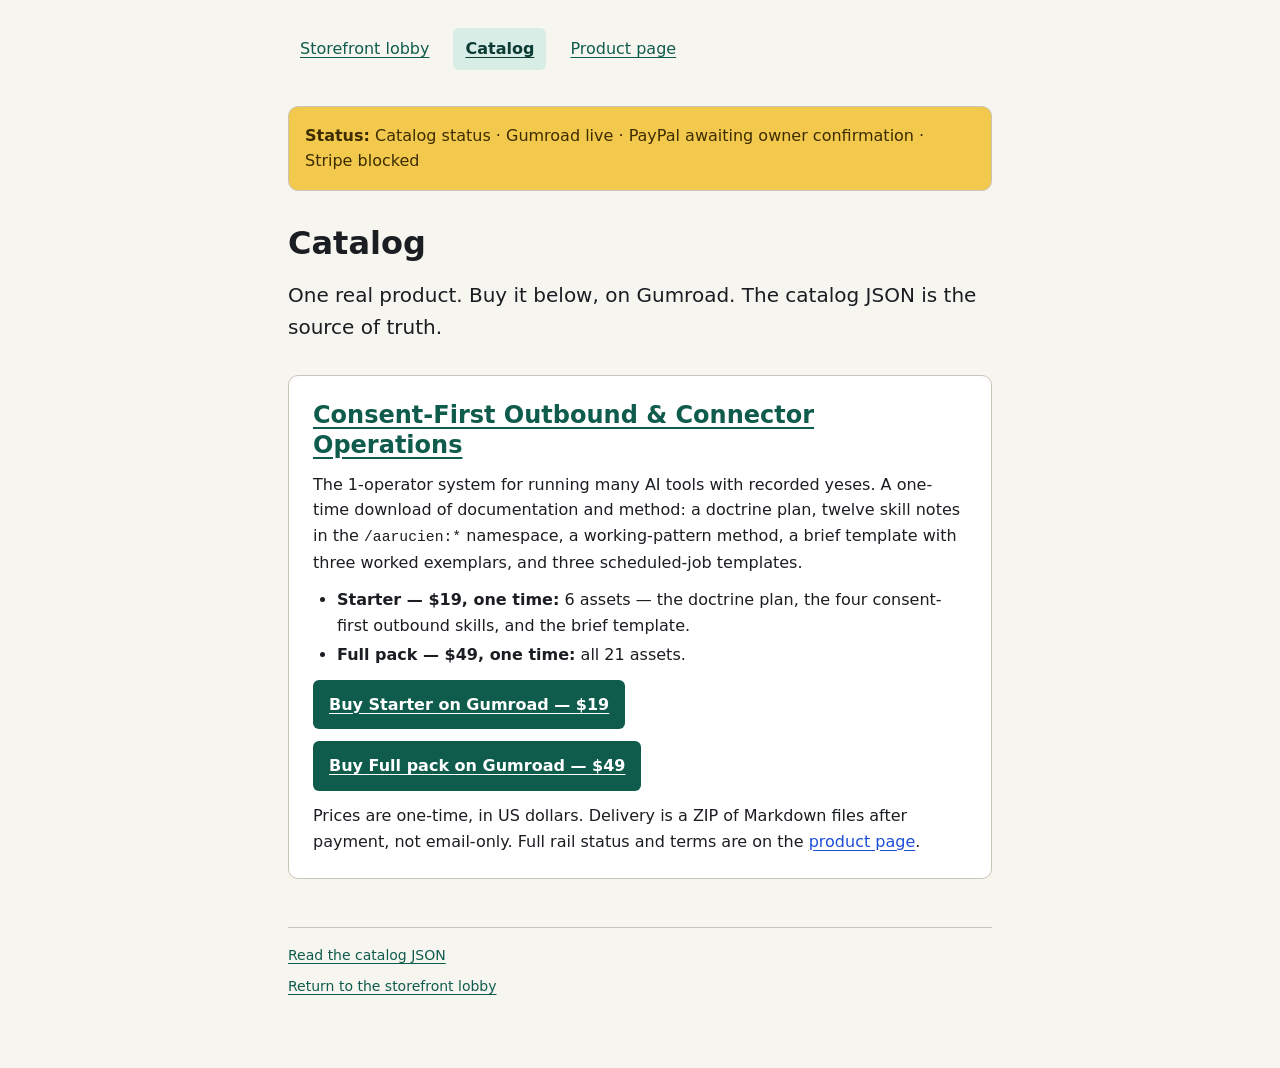
==== commit ddbb2082: "Storefront viewer fix: buy buttons on catalog page + confirm Gumroad live in catalog.json Catalog vi" ====
--- a/catalog/index.html
+++ b/catalog/index.html
@@ -262,7 +262,7 @@
 <main class="shell">
 <div class="banner" role="status"><strong>Status:</strong> Catalog status · Gumroad live · PayPal awaiting owner confirmation · Stripe blocked</div>
 <h1>Catalog</h1>
-<p class="lead">One real product. Buy links and rail status are on the product page. The catalog JSON is the source of truth.</p>
+<p class="lead">One real product. Buy it below, on Gumroad. The catalog JSON is the source of truth.</p>
 <section class="card">
 <h2><a href="/aarucien-storefront/skill-pack">Consent-First Outbound &amp; Connector Operations</a></h2>
 <p>The 1-operator system for running many AI tools with recorded yeses. A one-time download of documentation and method: a doctrine plan, twelve skill notes in the <code>/aarucien:*</code> namespace, a working-pattern method, a brief template with three worked exemplars, and three scheduled-job templates.</p>
@@ -270,7 +270,9 @@
 <li><strong>Starter — $19, one time:</strong> 6 assets — the doctrine plan, the four consent-first outbound skills, and the brief template.</li>
 <li><strong>Full pack — $49, one time:</strong> all 21 assets.</li>
 </ul>
-<p>Prices are one-time, in US dollars. Delivery is a ZIP of Markdown files after payment, not email-only. See the <a href="/aarucien-storefront/skill-pack">product page</a> for current buy links.</p>
+<p><a class="button" href="https://bowenstar1.gumroad.com/l/pujrvl">Buy Starter on Gumroad — $19</a></p>
+<p><a class="button" href="https://bowenstar1.gumroad.com/l/lrymxb">Buy Full pack on Gumroad — $49</a></p>
+<p>Prices are one-time, in US dollars. Delivery is a ZIP of Markdown files after payment, not email-only. Full rail status and terms are on the <a href="/aarucien-storefront/skill-pack">product page</a>.</p>
 </section>
 </main>
 <footer class="shell site-footer">
